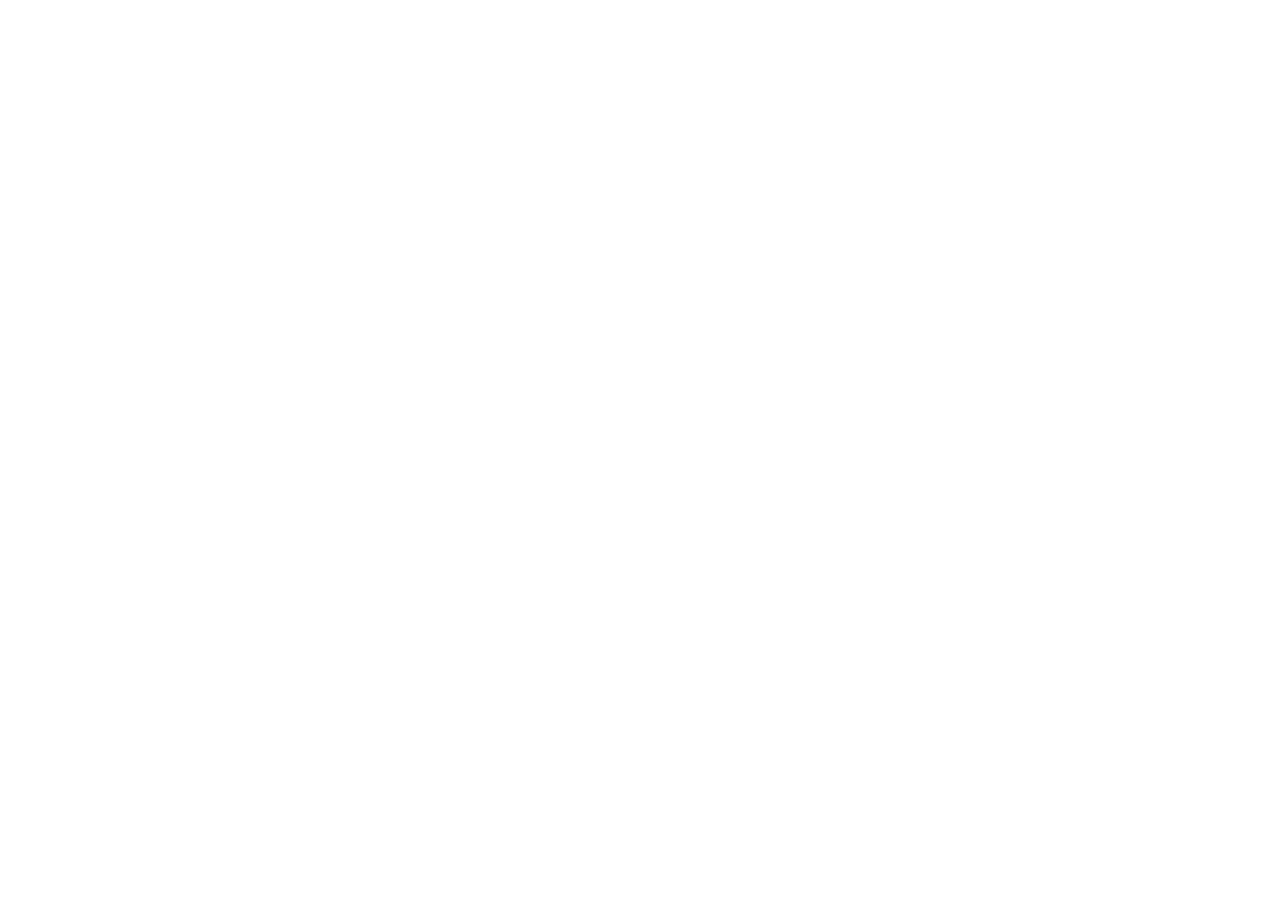
==== index.html @ d778c84d "大事件项目初始化" ====
<!DOCTYPE html>
<html lang="en">
    <head>
        <meta charset="UTF-8" />
        <meta name="viewport" content="width=device-width, initial-scale=1.0" />
        <title>大事件后台页面</title>
    </head>
    <body></body>
</html>
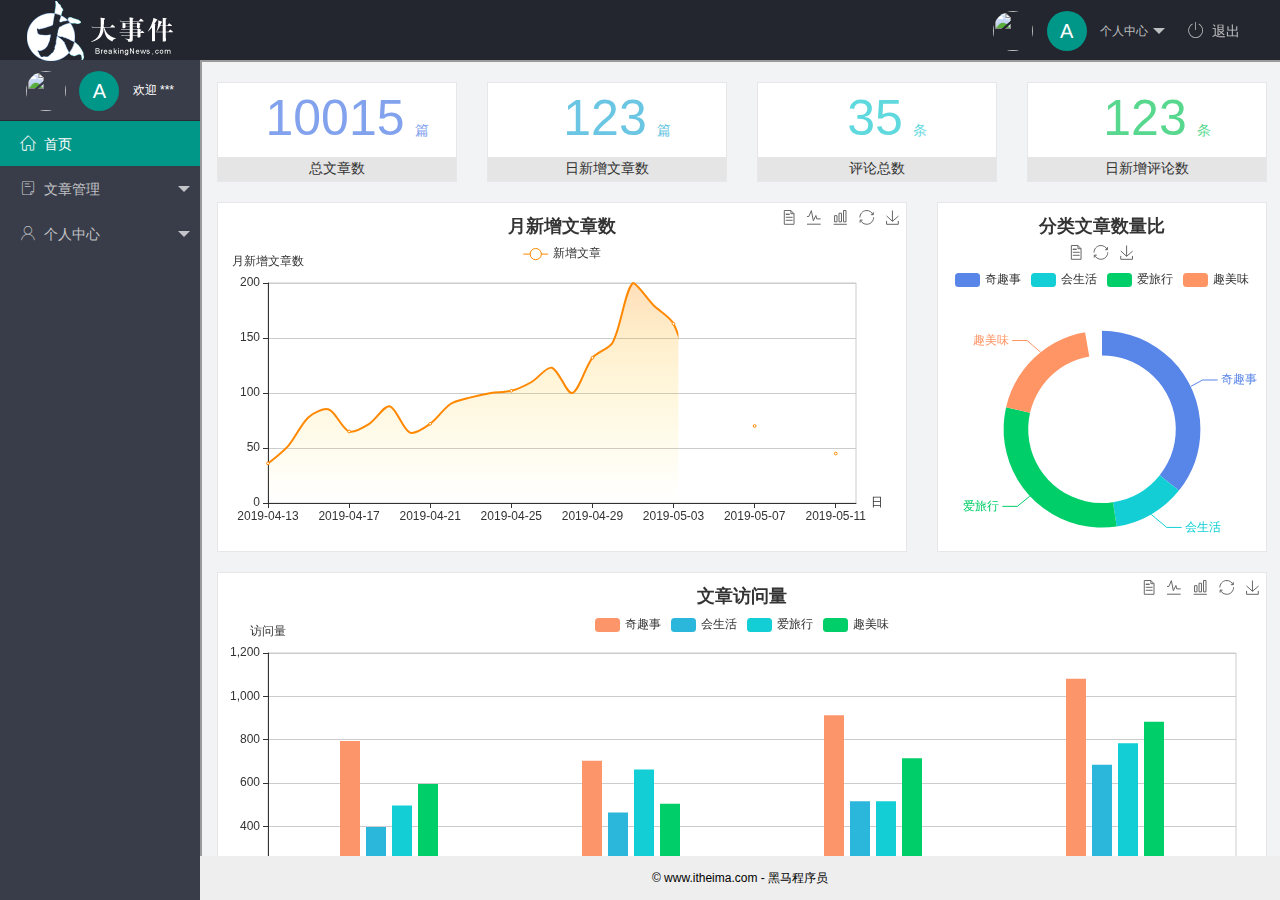
==== commit c5230876: "完成了主页功能的开发" ====
--- a/index.html
+++ b/index.html
@@ -4,6 +4,136 @@
         <meta charset="UTF-8" />
         <meta name="viewport" content="width=device-width, initial-scale=1.0" />
         <title>大事件后台页面</title>
+        <link rel="stylesheet" href="/assets/lib/layui/css/layui.css" />
+        <link rel="stylesheet" href="/assets/fonts/iconfont.css" />
+        <link rel="stylesheet" href="/assets/css/index.css" />
     </head>
-    <body></body>
+    <body class="layui-layout-body">
+        <div class="layui-layout layui-layout-admin">
+            <div class="layui-header">
+                <div class="layui-logo">
+                    <img src="/assets/images/logo.png" alt="" />
+                </div>
+                <!-- 头部区域（可配合layui已有的水平导航） -->
+                <ul class="layui-nav layui-layout-right">
+                    <li class="layui-nav-item">
+                        <a href="javascript:;" class="userinfo">
+                            <img
+                                src="http://t.cn/RCzsdCq"
+                                class="layui-nav-img"
+                            />
+                            <span class="text-avatar">A</span>
+                            个人中心
+                        </a>
+                        <dl class="layui-nav-child">
+                            <dd><a href="">基本资料</a></dd>
+                            <dd><a href="">更换头像</a></dd>
+                            <dd><a href="">更换密码</a></dd>
+                        </dl>
+                    </li>
+                    <li class="layui-nav-item">
+                        <a id="btnLogout" href="javascript:;"
+                            ><span class="iconfont icon-tuichu"></span>退出</a
+                        >
+                    </li>
+                </ul>
+            </div>
+
+            <div class="layui-side layui-bg-black">
+                <div class="layui-side-scroll">
+                    <div class="userinfo">
+                        <img src="http://t.cn/RCzsdCq" class="layui-nav-img" />
+                        <span class="text-avatar">A</span>
+                        <span id="weclome">欢迎 ***</span>
+                    </div>
+                    <!-- 左侧导航区域（可配合layui已有的垂直导航） -->
+                    <ul class="layui-nav layui-nav-tree" lay-shrink="all">
+                        <li class="layui-nav-item layui-this">
+                            <a href="/home/dashboard.html" target="fm">
+                                <span class="iconfont icon-home"></span>首页</a
+                            >
+                        </li>
+                        <li class="layui-nav-item">
+                            <a class="" href="javascript:;">
+                                <span class="iconfont icon-16"></span
+                                >文章管理</a
+                            >
+                            <dl class="layui-nav-child">
+                                <dd>
+                                    <a href="javascript:;">
+                                        <i class="layui-icon layui-icon-app"></i
+                                        >文章类别</a
+                                    >
+                                </dd>
+                                <dd>
+                                    <a href="javascript:;"
+                                        ><i
+                                            class="layui-icon layui-icon-app"
+                                        ></i
+                                        >文章列表</a
+                                    >
+                                </dd>
+                                <dd>
+                                    <a href="javascript:;"
+                                        ><i
+                                            class="layui-icon layui-icon-app"
+                                        ></i
+                                        >发布文章</a
+                                    >
+                                </dd>
+                            </dl>
+                        </li>
+                        <li class="layui-nav-item">
+                            <a href="javascript:;"
+                                ><span class="iconfont icon-user"></span
+                                >个人中心</a
+                            >
+                            <dl class="layui-nav-child">
+                                <dd>
+                                    <a href="javascript:;"
+                                        ><i
+                                            class="layui-icon layui-icon-app"
+                                        ></i
+                                        >基本资料</a
+                                    >
+                                </dd>
+                                <dd>
+                                    <a href="javascript:;"
+                                        ><i
+                                            class="layui-icon layui-icon-app"
+                                        ></i
+                                        >更换头像</a
+                                    >
+                                </dd>
+                                <dd>
+                                    <a href="javascript:;"
+                                        ><i
+                                            class="layui-icon layui-icon-app"
+                                        ></i
+                                        >重置密码</a
+                                    >
+                                </dd>
+                            </dl>
+                        </li>
+                    </ul>
+                </div>
+            </div>
+
+            <div class="layui-body">
+                <!-- 内容主体区域 -->
+                <!-- <div style="padding: 15px;"></div> -->
+                <iframe name="fm" src="/home/dashboard.html"></iframe>
+                <!-- </div> -->
+            </div>
+
+            <div class="layui-footer">
+                <!-- 底部固定区域 -->
+                © www.itheima.com - 黑马程序员
+            </div>
+        </div>
+        <script src="/assets/lib/layui/layui.all.js"></script>
+        <script src="/assets/lib/jquery.js"></script>
+        <script src="/assets/js/baseAPI.js"></script>
+        <script src="/assets/js/index.js"></script>
+    </body>
 </html>
--- a/assets/lib/layui/css/layui.css
+++ b/assets/lib/layui/css/layui.css
@@ -0,0 +1,2 @@
+/** layui-v2.5.5 MIT License By https://www.layui.com */
+ .layui-inline,img{display:inline-block;vertical-align:middle}h1,h2,h3,h4,h5,h6{font-weight:400}.layui-edge,.layui-header,.layui-inline,.layui-main{position:relative}.layui-body,.layui-edge,.layui-elip{overflow:hidden}.layui-btn,.layui-edge,.layui-inline,img{vertical-align:middle}.layui-btn,.layui-disabled,.layui-icon,.layui-unselect{-moz-user-select:none;-webkit-user-select:none;-ms-user-select:none}.layui-elip,.layui-form-checkbox span,.layui-form-pane .layui-form-label{text-overflow:ellipsis;white-space:nowrap}.layui-breadcrumb,.layui-tree-btnGroup{visibility:hidden}blockquote,body,button,dd,div,dl,dt,form,h1,h2,h3,h4,h5,h6,input,li,ol,p,pre,td,textarea,th,ul{margin:0;padding:0;-webkit-tap-highlight-color:rgba(0,0,0,0)}a:active,a:hover{outline:0}img{border:none}li{list-style:none}table{border-collapse:collapse;border-spacing:0}h4,h5,h6{font-size:100%}button,input,optgroup,option,select,textarea{font-family:inherit;font-size:inherit;font-style:inherit;font-weight:inherit;outline:0}pre{white-space:pre-wrap;white-space:-moz-pre-wrap;white-space:-pre-wrap;white-space:-o-pre-wrap;word-wrap:break-word}body{line-height:24px;font:14px Helvetica Neue,Helvetica,PingFang SC,Tahoma,Arial,sans-serif}hr{height:1px;margin:10px 0;border:0;clear:both}a{color:#333;text-decoration:none}a:hover{color:#777}a cite{font-style:normal;*cursor:pointer}.layui-border-box,.layui-border-box *{box-sizing:border-box}.layui-box,.layui-box *{box-sizing:content-box}.layui-clear{clear:both;*zoom:1}.layui-clear:after{content:'\20';clear:both;*zoom:1;display:block;height:0}.layui-inline{*display:inline;*zoom:1}.layui-edge{display:inline-block;width:0;height:0;border-width:6px;border-style:dashed;border-color:transparent}.layui-edge-top{top:-4px;border-bottom-color:#999;border-bottom-style:solid}.layui-edge-right{border-left-color:#999;border-left-style:solid}.layui-edge-bottom{top:2px;border-top-color:#999;border-top-style:solid}.layui-edge-left{border-right-color:#999;border-right-style:solid}.layui-disabled,.layui-disabled:hover{color:#d2d2d2!important;cursor:not-allowed!important}.layui-circle{border-radius:100%}.layui-show{display:block!important}.layui-hide{display:none!important}@font-face{font-family:layui-icon;src:url(../font/iconfont.eot?v=250);src:url(../font/iconfont.eot?v=250#iefix) format('embedded-opentype'),url(../font/iconfont.woff2?v=250) format('woff2'),url(../font/iconfont.woff?v=250) format('woff'),url(../font/iconfont.ttf?v=250) format('truetype'),url(../font/iconfont.svg?v=250#layui-icon) format('svg')}.layui-icon{font-family:layui-icon!important;font-size:16px;font-style:normal;-webkit-font-smoothing:antialiased;-moz-osx-font-smoothing:grayscale}.layui-icon-reply-fill:before{content:"\e611"}.layui-icon-set-fill:before{content:"\e614"}.layui-icon-menu-fill:before{content:"\e60f"}.layui-icon-search:before{content:"\e615"}.layui-icon-share:before{content:"\e641"}.layui-icon-set-sm:before{content:"\e620"}.layui-icon-engine:before{content:"\e628"}.layui-icon-close:before{content:"\1006"}.layui-icon-close-fill:before{content:"\1007"}.layui-icon-chart-screen:before{content:"\e629"}.layui-icon-star:before{content:"\e600"}.layui-icon-circle-dot:before{content:"\e617"}.layui-icon-chat:before{content:"\e606"}.layui-icon-release:before{content:"\e609"}.layui-icon-list:before{content:"\e60a"}.layui-icon-chart:before{content:"\e62c"}.layui-icon-ok-circle:before{content:"\1005"}.layui-icon-layim-theme:before{content:"\e61b"}.layui-icon-table:before{content:"\e62d"}.layui-icon-right:before{content:"\e602"}.layui-icon-left:before{content:"\e603"}.layui-icon-cart-simple:before{content:"\e698"}.layui-icon-face-cry:before{content:"\e69c"}.layui-icon-face-smile:before{content:"\e6af"}.layui-icon-survey:before{content:"\e6b2"}.layui-icon-tree:before{content:"\e62e"}.layui-icon-upload-circle:before{content:"\e62f"}.layui-icon-add-circle:before{content:"\e61f"}.layui-icon-download-circle:before{content:"\e601"}.layui-icon-templeate-1:before{content:"\e630"}.layui-icon-util:before{content:"\e631"}.layui-icon-face-surprised:before{content:"\e664"}.layui-icon-edit:before{content:"\e642"}.layui-icon-speaker:before{content:"\e645"}.layui-icon-down:before{content:"\e61a"}.layui-icon-file:before{content:"\e621"}.layui-icon-layouts:before{content:"\e632"}.layui-icon-rate-half:before{content:"\e6c9"}.layui-icon-add-circle-fine:before{content:"\e608"}.layui-icon-prev-circle:before{content:"\e633"}.layui-icon-read:before{content:"\e705"}.layui-icon-404:before{content:"\e61c"}.layui-icon-carousel:before{content:"\e634"}.layui-icon-help:before{content:"\e607"}.layui-icon-code-circle:before{content:"\e635"}.layui-icon-water:before{content:"\e636"}.layui-icon-username:before{content:"\e66f"}.layui-icon-find-fill:before{content:"\e670"}.layui-icon-about:before{content:"\e60b"}.layui-icon-location:before{content:"\e715"}.layui-icon-up:before{content:"\e619"}.layui-icon-pause:before{content:"\e651"}.layui-icon-date:before{content:"\e637"}.layui-icon-layim-uploadfile:before{content:"\e61d"}.layui-icon-delete:before{content:"\e640"}.layui-icon-play:before{content:"\e652"}.layui-icon-top:before{content:"\e604"}.layui-icon-friends:before{content:"\e612"}.layui-icon-refresh-3:before{content:"\e9aa"}.layui-icon-ok:before{content:"\e605"}.layui-icon-layer:before{content:"\e638"}.layui-icon-face-smile-fine:before{content:"\e60c"}.layui-icon-dollar:before{content:"\e659"}.layui-icon-group:before{content:"\e613"}.layui-icon-layim-download:before{content:"\e61e"}.layui-icon-picture-fine:before{content:"\e60d"}.layui-icon-link:before{content:"\e64c"}.layui-icon-diamond:before{content:"\e735"}.layui-icon-log:before{content:"\e60e"}.layui-icon-rate-solid:before{content:"\e67a"}.layui-icon-fonts-del:before{content:"\e64f"}.layui-icon-unlink:before{content:"\e64d"}.layui-icon-fonts-clear:before{content:"\e639"}.layui-icon-triangle-r:before{content:"\e623"}.layui-icon-circle:before{content:"\e63f"}.layui-icon-radio:before{content:"\e643"}.layui-icon-align-center:before{content:"\e647"}.layui-icon-align-right:before{content:"\e648"}.layui-icon-align-left:before{content:"\e649"}.layui-icon-loading-1:before{content:"\e63e"}.layui-icon-return:before{content:"\e65c"}.layui-icon-fonts-strong:before{content:"\e62b"}.layui-icon-upload:before{content:"\e67c"}.layui-icon-dialogue:before{content:"\e63a"}.layui-icon-video:before{content:"\e6ed"}.layui-icon-headset:before{content:"\e6fc"}.layui-icon-cellphone-fine:before{content:"\e63b"}.layui-icon-add-1:before{content:"\e654"}.layui-icon-face-smile-b:before{content:"\e650"}.layui-icon-fonts-html:before{content:"\e64b"}.layui-icon-form:before{content:"\e63c"}.layui-icon-cart:before{content:"\e657"}.layui-icon-camera-fill:before{content:"\e65d"}.layui-icon-tabs:before{content:"\e62a"}.layui-icon-fonts-code:before{content:"\e64e"}.layui-icon-fire:before{content:"\e756"}.layui-icon-set:before{content:"\e716"}.layui-icon-fonts-u:before{content:"\e646"}.layui-icon-triangle-d:before{content:"\e625"}.layui-icon-tips:before{content:"\e702"}.layui-icon-picture:before{content:"\e64a"}.layui-icon-more-vertical:before{content:"\e671"}.layui-icon-flag:before{content:"\e66c"}.layui-icon-loading:before{content:"\e63d"}.layui-icon-fonts-i:before{content:"\e644"}.layui-icon-refresh-1:before{content:"\e666"}.layui-icon-rmb:before{content:"\e65e"}.layui-icon-home:before{content:"\e68e"}.layui-icon-user:before{content:"\e770"}.layui-icon-notice:before{content:"\e667"}.layui-icon-login-weibo:before{content:"\e675"}.layui-icon-voice:before{content:"\e688"}.layui-icon-upload-drag:before{content:"\e681"}.layui-icon-login-qq:before{content:"\e676"}.layui-icon-snowflake:before{content:"\e6b1"}.layui-icon-file-b:before{content:"\e655"}.layui-icon-template:before{content:"\e663"}.layui-icon-auz:before{content:"\e672"}.layui-icon-console:before{content:"\e665"}.layui-icon-app:before{content:"\e653"}.layui-icon-prev:before{content:"\e65a"}.layui-icon-website:before{content:"\e7ae"}.layui-icon-next:before{content:"\e65b"}.layui-icon-component:before{content:"\e857"}.layui-icon-more:before{content:"\e65f"}.layui-icon-login-wechat:before{content:"\e677"}.layui-icon-shrink-right:before{content:"\e668"}.layui-icon-spread-left:before{content:"\e66b"}.layui-icon-camera:before{content:"\e660"}.layui-icon-note:before{content:"\e66e"}.layui-icon-refresh:before{content:"\e669"}.layui-icon-female:before{content:"\e661"}.layui-icon-male:before{content:"\e662"}.layui-icon-password:before{content:"\e673"}.layui-icon-senior:before{content:"\e674"}.layui-icon-theme:before{content:"\e66a"}.layui-icon-tread:before{content:"\e6c5"}.layui-icon-praise:before{content:"\e6c6"}.layui-icon-star-fill:before{content:"\e658"}.layui-icon-rate:before{content:"\e67b"}.layui-icon-template-1:before{content:"\e656"}.layui-icon-vercode:before{content:"\e679"}.layui-icon-cellphone:before{content:"\e678"}.layui-icon-screen-full:before{content:"\e622"}.layui-icon-screen-restore:before{content:"\e758"}.layui-icon-cols:before{content:"\e610"}.layui-icon-export:before{content:"\e67d"}.layui-icon-print:before{content:"\e66d"}.layui-icon-slider:before{content:"\e714"}.layui-icon-addition:before{content:"\e624"}.layui-icon-subtraction:before{content:"\e67e"}.layui-icon-service:before{content:"\e626"}.layui-icon-transfer:before{content:"\e691"}.layui-main{width:1140px;margin:0 auto}.layui-header{z-index:1000;height:60px}.layui-header a:hover{transition:all .5s;-webkit-transition:all .5s}.layui-side{position:fixed;left:0;top:0;bottom:0;z-index:999;width:200px;overflow-x:hidden}.layui-side-scroll{position:relative;width:220px;height:100%;overflow-x:hidden}.layui-body{position:absolute;left:200px;right:0;top:0;bottom:0;z-index:998;width:auto;overflow-y:auto;box-sizing:border-box}.layui-layout-body{overflow:hidden}.layui-layout-admin .layui-header{background-color:#23262E}.layui-layout-admin .layui-side{top:60px;width:200px;overflow-x:hidden}.layui-layout-admin .layui-body{position:fixed;top:60px;bottom:44px}.layui-layout-admin .layui-main{width:auto;margin:0 15px}.layui-layout-admin .layui-footer{position:fixed;left:200px;right:0;bottom:0;height:44px;line-height:44px;padding:0 15px;background-color:#eee}.layui-layout-admin .layui-logo{position:absolute;left:0;top:0;width:200px;height:100%;line-height:60px;text-align:center;color:#009688;font-size:16px}.layui-layout-admin .layui-header .layui-nav{background:0 0}.layui-layout-left{position:absolute!important;left:200px;top:0}.layui-layout-right{position:absolute!important;right:0;top:0}.layui-container{position:relative;margin:0 auto;padding:0 15px;box-sizing:border-box}.layui-fluid{position:relative;margin:0 auto;padding:0 15px}.layui-row:after,.layui-row:before{content:'';display:block;clear:both}.layui-col-lg1,.layui-col-lg10,.layui-col-lg11,.layui-col-lg12,.layui-col-lg2,.layui-col-lg3,.layui-col-lg4,.layui-col-lg5,.layui-col-lg6,.layui-col-lg7,.layui-col-lg8,.layui-col-lg9,.layui-col-md1,.layui-col-md10,.layui-col-md11,.layui-col-md12,.layui-col-md2,.layui-col-md3,.layui-col-md4,.layui-col-md5,.layui-col-md6,.layui-col-md7,.layui-col-md8,.layui-col-md9,.layui-col-sm1,.layui-col-sm10,.layui-col-sm11,.layui-col-sm12,.layui-col-sm2,.layui-col-sm3,.layui-col-sm4,.layui-col-sm5,.layui-col-sm6,.layui-col-sm7,.layui-col-sm8,.layui-col-sm9,.layui-col-xs1,.layui-col-xs10,.layui-col-xs11,.layui-col-xs12,.layui-col-xs2,.layui-col-xs3,.layui-col-xs4,.layui-col-xs5,.layui-col-xs6,.layui-col-xs7,.layui-col-xs8,.layui-col-xs9{position:relative;display:block;box-sizing:border-box}.layui-col-xs1,.layui-col-xs10,.layui-col-xs11,.layui-col-xs12,.layui-col-xs2,.layui-col-xs3,.layui-col-xs4,.layui-col-xs5,.layui-col-xs6,.layui-col-xs7,.layui-col-xs8,.layui-col-xs9{float:left}.layui-col-xs1{width:8.33333333%}.layui-col-xs2{width:16.66666667%}.layui-col-xs3{width:25%}.layui-col-xs4{width:33.33333333%}.layui-col-xs5{width:41.66666667%}.layui-col-xs6{width:50%}.layui-col-xs7{width:58.33333333%}.layui-col-xs8{width:66.66666667%}.layui-col-xs9{width:75%}.layui-col-xs10{width:83.33333333%}.layui-col-xs11{width:91.66666667%}.layui-col-xs12{width:100%}.layui-col-xs-offset1{margin-left:8.33333333%}.layui-col-xs-offset2{margin-left:16.66666667%}.layui-col-xs-offset3{margin-left:25%}.layui-col-xs-offset4{margin-left:33.33333333%}.layui-col-xs-offset5{margin-left:41.66666667%}.layui-col-xs-offset6{margin-left:50%}.layui-col-xs-offset7{margin-left:58.33333333%}.layui-col-xs-offset8{margin-left:66.66666667%}.layui-col-xs-offset9{margin-left:75%}.layui-col-xs-offset10{margin-left:83.33333333%}.layui-col-xs-offset11{margin-left:91.66666667%}.layui-col-xs-offset12{margin-left:100%}@media screen and (max-width:768px){.layui-hide-xs{display:none!important}.layui-show-xs-block{display:block!important}.layui-show-xs-inline{display:inline!important}.layui-show-xs-inline-block{display:inline-block!important}}@media screen and (min-width:768px){.layui-container{width:750px}.layui-hide-sm{display:none!important}.layui-show-sm-block{display:block!important}.layui-show-sm-inline{display:inline!important}.layui-show-sm-inline-block{display:inline-block!important}.layui-col-sm1,.layui-col-sm10,.layui-col-sm11,.layui-col-sm12,.layui-col-sm2,.layui-col-sm3,.layui-col-sm4,.layui-col-sm5,.layui-col-sm6,.layui-col-sm7,.layui-col-sm8,.layui-col-sm9{float:left}.layui-col-sm1{width:8.33333333%}.layui-col-sm2{width:16.66666667%}.layui-col-sm3{width:25%}.layui-col-sm4{width:33.33333333%}.layui-col-sm5{width:41.66666667%}.layui-col-sm6{width:50%}.layui-col-sm7{width:58.33333333%}.layui-col-sm8{width:66.66666667%}.layui-col-sm9{width:75%}.layui-col-sm10{width:83.33333333%}.layui-col-sm11{width:91.66666667%}.layui-col-sm12{width:100%}.layui-col-sm-offset1{margin-left:8.33333333%}.layui-col-sm-offset2{margin-left:16.66666667%}.layui-col-sm-offset3{margin-left:25%}.layui-col-sm-offset4{margin-left:33.33333333%}.layui-col-sm-offset5{margin-left:41.66666667%}.layui-col-sm-offset6{margin-left:50%}.layui-col-sm-offset7{margin-left:58.33333333%}.layui-col-sm-offset8{margin-left:66.66666667%}.layui-col-sm-offset9{margin-left:75%}.layui-col-sm-offset10{margin-left:83.33333333%}.layui-col-sm-offset11{margin-left:91.66666667%}.layui-col-sm-offset12{margin-left:100%}}@media screen and (min-width:992px){.layui-container{width:970px}.layui-hide-md{display:none!important}.layui-show-md-block{display:block!important}.layui-show-md-inline{display:inline!important}.layui-show-md-inline-block{display:inline-block!important}.layui-col-md1,.layui-col-md10,.layui-col-md11,.layui-col-md12,.layui-col-md2,.layui-col-md3,.layui-col-md4,.layui-col-md5,.layui-col-md6,.layui-col-md7,.layui-col-md8,.layui-col-md9{float:left}.layui-col-md1{width:8.33333333%}.layui-col-md2{width:16.66666667%}.layui-col-md3{width:25%}.layui-col-md4{width:33.33333333%}.layui-col-md5{width:41.66666667%}.layui-col-md6{width:50%}.layui-col-md7{width:58.33333333%}.layui-col-md8{width:66.66666667%}.layui-col-md9{width:75%}.layui-col-md10{width:83.33333333%}.layui-col-md11{width:91.66666667%}.layui-col-md12{width:100%}.layui-col-md-offset1{margin-left:8.33333333%}.layui-col-md-offset2{margin-left:16.66666667%}.layui-col-md-offset3{margin-left:25%}.layui-col-md-offset4{margin-left:33.33333333%}.layui-col-md-offset5{margin-left:41.66666667%}.layui-col-md-offset6{margin-left:50%}.layui-col-md-offset7{margin-left:58.33333333%}.layui-col-md-offset8{margin-left:66.66666667%}.layui-col-md-offset9{margin-left:75%}.layui-col-md-offset10{margin-left:83.33333333%}.layui-col-md-offset11{margin-left:91.66666667%}.layui-col-md-offset12{margin-left:100%}}@media screen and (min-width:1200px){.layui-container{width:1170px}.layui-hide-lg{display:none!important}.layui-show-lg-block{display:block!important}.layui-show-lg-inline{display:inline!important}.layui-show-lg-inline-block{display:inline-block!important}.layui-col-lg1,.layui-col-lg10,.layui-col-lg11,.layui-col-lg12,.layui-col-lg2,.layui-col-lg3,.layui-col-lg4,.layui-col-lg5,.layui-col-lg6,.layui-col-lg7,.layui-col-lg8,.layui-col-lg9{float:left}.layui-col-lg1{width:8.33333333%}.layui-col-lg2{width:16.66666667%}.layui-col-lg3{width:25%}.layui-col-lg4{width:33.33333333%}.layui-col-lg5{width:41.66666667%}.layui-col-lg6{width:50%}.layui-col-lg7{width:58.33333333%}.layui-col-lg8{width:66.66666667%}.layui-col-lg9{width:75%}.layui-col-lg10{width:83.33333333%}.layui-col-lg11{width:91.66666667%}.layui-col-lg12{width:100%}.layui-col-lg-offset1{margin-left:8.33333333%}.layui-col-lg-offset2{margin-left:16.66666667%}.layui-col-lg-offset3{margin-left:25%}.layui-col-lg-offset4{margin-left:33.33333333%}.layui-col-lg-offset5{margin-left:41.66666667%}.layui-col-lg-offset6{margin-left:50%}.layui-col-lg-offset7{margin-left:58.33333333%}.layui-col-lg-offset8{margin-left:66.66666667%}.layui-col-lg-offset9{margin-left:75%}.layui-col-lg-offset10{margin-left:83.33333333%}.layui-col-lg-offset11{margin-left:91.66666667%}.layui-col-lg-offset12{margin-left:100%}}.layui-col-space1{margin:-.5px}.layui-col-space1>*{padding:.5px}.layui-col-space3{margin:-1.5px}.layui-col-space3>*{padding:1.5px}.layui-col-space5{margin:-2.5px}.layui-col-space5>*{padding:2.5px}.layui-col-space8{margin:-3.5px}.layui-col-space8>*{padding:3.5px}.layui-col-space10{margin:-5px}.layui-col-space10>*{padding:5px}.layui-col-space12{margin:-6px}.layui-col-space12>*{padding:6px}.layui-col-space15{margin:-7.5px}.layui-col-space15>*{padding:7.5px}.layui-col-space18{margin:-9px}.layui-col-space18>*{padding:9px}.layui-col-space20{margin:-10px}.layui-col-space20>*{padding:10px}.layui-col-space22{margin:-11px}.layui-col-space22>*{padding:11px}.layui-col-space25{margin:-12.5px}.layui-col-space25>*{padding:12.5px}.layui-col-space30{margin:-15px}.layui-col-space30>*{padding:15px}.layui-btn,.layui-input,.layui-select,.layui-textarea,.layui-upload-button{outline:0;-webkit-appearance:none;transition:all .3s;-webkit-transition:all .3s;box-sizing:border-box}.layui-elem-quote{margin-bottom:10px;padding:15px;line-height:22px;border-left:5px solid #009688;border-radius:0 2px 2px 0;background-color:#f2f2f2}.layui-quote-nm{border-style:solid;border-width:1px 1px 1px 5px;background:0 0}.layui-elem-field{margin-bottom:10px;padding:0;border-width:1px;border-style:solid}.layui-elem-field legend{margin-left:20px;padding:0 10px;font-size:20px;font-weight:300}.layui-field-title{margin:10px 0 20px;border-width:1px 0 0}.layui-field-box{padding:10px 15px}.layui-field-title .layui-field-box{padding:10px 0}.layui-progress{position:relative;height:6px;border-radius:20px;background-color:#e2e2e2}.layui-progress-bar{position:absolute;left:0;top:0;width:0;max-width:100%;height:6px;border-radius:20px;text-align:right;background-color:#5FB878;transition:all .3s;-webkit-transition:all .3s}.layui-progress-big,.layui-progress-big .layui-progress-bar{height:18px;line-height:18px}.layui-progress-text{position:relative;top:-20px;line-height:18px;font-size:12px;color:#666}.layui-progress-big .layui-progress-text{position:static;padding:0 10px;color:#fff}.layui-collapse{border-width:1px;border-style:solid;border-radius:2px}.layui-colla-content,.layui-colla-item{border-top-width:1px;border-top-style:solid}.layui-colla-item:first-child{border-top:none}.layui-colla-title{position:relative;height:42px;line-height:42px;padding:0 15px 0 35px;color:#333;background-color:#f2f2f2;cursor:pointer;font-size:14px;overflow:hidden}.layui-colla-content{display:none;padding:10px 15px;line-height:22px;color:#666}.layui-colla-icon{position:absolute;left:15px;top:0;font-size:14px}.layui-card{margin-bottom:15px;border-radius:2px;background-color:#fff;box-shadow:0 1px 2px 0 rgba(0,0,0,.05)}.layui-card:last-child{margin-bottom:0}.layui-card-header{position:relative;height:42px;line-height:42px;padding:0 15px;border-bottom:1px solid #f6f6f6;color:#333;border-radius:2px 2px 0 0;font-size:14px}.layui-bg-black,.layui-bg-blue,.layui-bg-cyan,.layui-bg-green,.layui-bg-orange,.layui-bg-red{color:#fff!important}.layui-card-body{position:relative;padding:10px 15px;line-height:24px}.layui-card-body[pad15]{padding:15px}.layui-card-body[pad20]{padding:20px}.layui-card-body .layui-table{margin:5px 0}.layui-card .layui-tab{margin:0}.layui-panel-window{position:relative;padding:15px;border-radius:0;border-top:5px solid #E6E6E6;background-color:#fff}.layui-auxiliar-moving{position:fixed;left:0;right:0;top:0;bottom:0;width:100%;height:100%;background:0 0;z-index:9999999999}.layui-form-label,.layui-form-mid,.layui-form-select,.layui-input-block,.layui-input-inline,.layui-textarea{position:relative}.layui-bg-red{background-color:#FF5722!important}.layui-bg-orange{background-color:#FFB800!important}.layui-bg-green{background-color:#009688!important}.layui-bg-cyan{background-color:#2F4056!important}.layui-bg-blue{background-color:#1E9FFF!important}.layui-bg-black{background-color:#393D49!important}.layui-bg-gray{background-color:#eee!important;color:#666!important}.layui-badge-rim,.layui-colla-content,.layui-colla-item,.layui-collapse,.layui-elem-field,.layui-form-pane .layui-form-item[pane],.layui-form-pane .layui-form-label,.layui-input,.layui-layedit,.layui-layedit-tool,.layui-quote-nm,.layui-select,.layui-tab-bar,.layui-tab-card,.layui-tab-title,.layui-tab-title .layui-this:after,.layui-textarea{border-color:#e6e6e6}.layui-timeline-item:before,hr{background-color:#e6e6e6}.layui-text{line-height:22px;font-size:14px;color:#666}.layui-text h1,.layui-text h2,.layui-text h3{font-weight:500;color:#333}.layui-text h1{font-size:30px}.layui-text h2{font-size:24px}.layui-text h3{font-size:18px}.layui-text a:not(.layui-btn){color:#01AAED}.layui-text a:not(.layui-btn):hover{text-decoration:underline}.layui-text ul{padding:5px 0 5px 15px}.layui-text ul li{margin-top:5px;list-style-type:disc}.layui-text em,.layui-word-aux{color:#999!important;padding:0 5px!important}.layui-btn{display:inline-block;height:38px;line-height:38px;padding:0 18px;background-color:#009688;color:#fff;white-space:nowrap;text-align:center;font-size:14px;border:none;border-radius:2px;cursor:pointer}.layui-btn:hover{opacity:.8;filter:alpha(opacity=80);color:#fff}.layui-btn:active{opacity:1;filter:alpha(opacity=100)}.layui-btn+.layui-btn{margin-left:10px}.layui-btn-container{font-size:0}.layui-btn-container .layui-btn{margin-right:10px;margin-bottom:10px}.layui-btn-container .layui-btn+.layui-btn{margin-left:0}.layui-table .layui-btn-container .layui-btn{margin-bottom:9px}.layui-btn-radius{border-radius:100px}.layui-btn .layui-icon{margin-right:3px;font-size:18px;vertical-align:bottom;vertical-align:middle\9}.layui-btn-primary{border:1px solid #C9C9C9;background-color:#fff;color:#555}.layui-btn-primary:hover{border-color:#009688;color:#333}.layui-btn-normal{background-color:#1E9FFF}.layui-btn-warm{background-color:#FFB800}.layui-btn-danger{background-color:#FF5722}.layui-btn-checked{background-color:#5FB878}.layui-btn-disabled,.layui-btn-disabled:active,.layui-btn-disabled:hover{border:1px solid #e6e6e6;background-color:#FBFBFB;color:#C9C9C9;cursor:not-allowed;opacity:1}.layui-btn-lg{height:44px;line-height:44px;padding:0 25px;font-size:16px}.layui-btn-sm{height:30px;line-height:30px;padding:0 10px;font-size:12px}.layui-btn-sm i{font-size:16px!important}.layui-btn-xs{height:22px;line-height:22px;padding:0 5px;font-size:12px}.layui-btn-xs i{font-size:14px!important}.layui-btn-group{display:inline-block;vertical-align:middle;font-size:0}.layui-btn-group .layui-btn{margin-left:0!important;margin-right:0!important;border-left:1px solid rgba(255,255,255,.5);border-radius:0}.layui-btn-group .layui-btn-primary{border-left:none}.layui-btn-group .layui-btn-primary:hover{border-color:#C9C9C9;color:#009688}.layui-btn-group .layui-btn:first-child{border-left:none;border-radius:2px 0 0 2px}.layui-btn-group .layui-btn-primary:first-child{border-left:1px solid #c9c9c9}.layui-btn-group .layui-btn:last-child{border-radius:0 2px 2px 0}.layui-btn-group .layui-btn+.layui-btn{margin-left:0}.layui-btn-group+.layui-btn-group{margin-left:10px}.layui-btn-fluid{width:100%}.layui-input,.layui-select,.layui-textarea{height:38px;line-height:1.3;line-height:38px\9;border-width:1px;border-style:solid;background-color:#fff;border-radius:2px}.layui-input::-webkit-input-placeholder,.layui-select::-webkit-input-placeholder,.layui-textarea::-webkit-input-placeholder{line-height:1.3}.layui-input,.layui-textarea{display:block;width:100%;padding-left:10px}.layui-input:hover,.layui-textarea:hover{border-color:#D2D2D2!important}.layui-input:focus,.layui-textarea:focus{border-color:#C9C9C9!important}.layui-textarea{min-height:100px;height:auto;line-height:20px;padding:6px 10px;resize:vertical}.layui-select{padding:0 10px}.layui-form input[type=checkbox],.layui-form input[type=radio],.layui-form select{display:none}.layui-form [lay-ignore]{display:initial}.layui-form-item{margin-bottom:15px;clear:both;*zoom:1}.layui-form-item:after{content:'\20';clear:both;*zoom:1;display:block;height:0}.layui-form-label{float:left;display:block;padding:9px 15px;width:80px;font-weight:400;line-height:20px;text-align:right}.layui-form-label-col{display:block;float:none;padding:9px 0;line-height:20px;text-align:left}.layui-form-item .layui-inline{margin-bottom:5px;margin-right:10px}.layui-input-block{margin-left:110px;min-height:36px}.layui-input-inline{display:inline-block;vertical-align:middle}.layui-form-item .layui-input-inline{float:left;width:190px;margin-right:10px}.layui-form-text .layui-input-inline{width:auto}.layui-form-mid{float:left;display:block;padding:9px 0!important;line-height:20px;margin-right:10px}.layui-form-danger+.layui-form-select .layui-input,.layui-form-danger:focus{border-color:#FF5722!important}.layui-form-select .layui-input{padding-right:30px;cursor:pointer}.layui-form-select .layui-edge{position:absolute;right:10px;top:50%;margin-top:-3px;cursor:pointer;border-width:6px;border-top-color:#c2c2c2;border-top-style:solid;transition:all .3s;-webkit-transition:all .3s}.layui-form-select dl{display:none;position:absolute;left:0;top:42px;padding:5px 0;z-index:899;min-width:100%;border:1px solid #d2d2d2;max-height:300px;overflow-y:auto;background-color:#fff;border-radius:2px;box-shadow:0 2px 4px rgba(0,0,0,.12);box-sizing:border-box}.layui-form-select dl dd,.layui-form-select dl dt{padding:0 10px;line-height:36px;white-space:nowrap;overflow:hidden;text-overflow:ellipsis}.layui-form-select dl dt{font-size:12px;color:#999}.layui-form-select dl dd{cursor:pointer}.layui-form-select dl dd:hover{background-color:#f2f2f2;-webkit-transition:.5s all;transition:.5s all}.layui-form-select .layui-select-group dd{padding-left:20px}.layui-form-select dl dd.layui-select-tips{padding-left:10px!important;color:#999}.layui-form-select dl dd.layui-this{background-color:#5FB878;color:#fff}.layui-form-checkbox,.layui-form-select dl dd.layui-disabled{background-color:#fff}.layui-form-selected dl{display:block}.layui-form-checkbox,.layui-form-checkbox *,.layui-form-switch{display:inline-block;vertical-align:middle}.layui-form-selected .layui-edge{margin-top:-9px;-webkit-transform:rotate(180deg);transform:rotate(180deg);margin-top:-3px\9}:root .layui-form-selected .layui-edge{margin-top:-9px\0/IE9}.layui-form-selectup dl{top:auto;bottom:42px}.layui-select-none{margin:5px 0;text-align:center;color:#999}.layui-select-disabled .layui-disabled{border-color:#eee!important}.layui-select-disabled .layui-edge{border-top-color:#d2d2d2}.layui-form-checkbox{position:relative;height:30px;line-height:30px;margin-right:10px;padding-right:30px;cursor:pointer;font-size:0;-webkit-transition:.1s linear;transition:.1s linear;box-sizing:border-box}.layui-form-checkbox span{padding:0 10px;height:100%;font-size:14px;border-radius:2px 0 0 2px;background-color:#d2d2d2;color:#fff;overflow:hidden}.layui-form-checkbox:hover span{background-color:#c2c2c2}.layui-form-checkbox i{position:absolute;right:0;top:0;width:30px;height:28px;border:1px solid #d2d2d2;border-left:none;border-radius:0 2px 2px 0;color:#fff;font-size:20px;text-align:center}.layui-form-checkbox:hover i{border-color:#c2c2c2;color:#c2c2c2}.layui-form-checked,.layui-form-checked:hover{border-color:#5FB878}.layui-form-checked span,.layui-form-checked:hover span{background-color:#5FB878}.layui-form-checked i,.layui-form-checked:hover i{color:#5FB878}.layui-form-item .layui-form-checkbox{margin-top:4px}.layui-form-checkbox[lay-skin=primary]{height:auto!important;line-height:normal!important;min-width:18px;min-height:18px;border:none!important;margin-right:0;padding-left:28px;padding-right:0;background:0 0}.layui-form-checkbox[lay-skin=primary] span{padding-left:0;padding-right:15px;line-height:18px;background:0 0;color:#666}.layui-form-checkbox[lay-skin=primary] i{right:auto;left:0;width:16px;height:16px;line-height:16px;border:1px solid #d2d2d2;font-size:12px;border-radius:2px;background-color:#fff;-webkit-transition:.1s linear;transition:.1s linear}.layui-form-checkbox[lay-skin=primary]:hover i{border-color:#5FB878;color:#fff}.layui-form-checked[lay-skin=primary] i{border-color:#5FB878!important;background-color:#5FB878;color:#fff}.layui-checkbox-disbaled[lay-skin=primary] span{background:0 0!important;color:#c2c2c2}.layui-checkbox-disbaled[lay-skin=primary]:hover i{border-color:#d2d2d2}.layui-form-item .layui-form-checkbox[lay-skin=primary]{margin-top:10px}.layui-form-switch{position:relative;height:22px;line-height:22px;min-width:35px;padding:0 5px;margin-top:8px;border:1px solid #d2d2d2;border-radius:20px;cursor:pointer;background-color:#fff;-webkit-transition:.1s linear;transition:.1s linear}.layui-form-switch i{position:absolute;left:5px;top:3px;width:16px;height:16px;border-radius:20px;background-color:#d2d2d2;-webkit-transition:.1s linear;transition:.1s linear}.layui-form-switch em{position:relative;top:0;width:25px;margin-left:21px;padding:0!important;text-align:center!important;color:#999!important;font-style:normal!important;font-size:12px}.layui-form-onswitch{border-color:#5FB878;background-color:#5FB878}.layui-checkbox-disbaled,.layui-checkbox-disbaled i{border-color:#e2e2e2!important}.layui-form-onswitch i{left:100%;margin-left:-21px;background-color:#fff}.layui-form-onswitch em{margin-left:5px;margin-right:21px;color:#fff!important}.layui-checkbox-disbaled span{background-color:#e2e2e2!important}.layui-checkbox-disbaled:hover i{color:#fff!important}[lay-radio]{display:none}.layui-form-radio,.layui-form-radio *{display:inline-block;vertical-align:middle}.layui-form-radio{line-height:28px;margin:6px 10px 0 0;padding-right:10px;cursor:pointer;font-size:0}.layui-form-radio *{font-size:14px}.layui-form-radio>i{margin-right:8px;font-size:22px;color:#c2c2c2}.layui-form-radio>i:hover,.layui-form-radioed>i{color:#5FB878}.layui-radio-disbaled>i{color:#e2e2e2!important}.layui-form-pane .layui-form-label{width:110px;padding:8px 15px;height:38px;line-height:20px;border-width:1px;border-style:solid;border-radius:2px 0 0 2px;text-align:center;background-color:#FBFBFB;overflow:hidden;box-sizing:border-box}.layui-form-pane .layui-input-inline{margin-left:-1px}.layui-form-pane .layui-input-block{margin-left:110px;left:-1px}.layui-form-pane .layui-input{border-radius:0 2px 2px 0}.layui-form-pane .layui-form-text .layui-form-label{float:none;width:100%;border-radius:2px;box-sizing:border-box;text-align:left}.layui-form-pane .layui-form-text .layui-input-inline{display:block;margin:0;top:-1px;clear:both}.layui-form-pane .layui-form-text .layui-input-block{margin:0;left:0;top:-1px}.layui-form-pane .layui-form-text .layui-textarea{min-height:100px;border-radius:0 0 2px 2px}.layui-form-pane .layui-form-checkbox{margin:4px 0 4px 10px}.layui-form-pane .layui-form-radio,.layui-form-pane .layui-form-switch{margin-top:6px;margin-left:10px}.layui-form-pane .layui-form-item[pane]{position:relative;border-width:1px;border-style:solid}.layui-form-pane .layui-form-item[pane] .layui-form-label{position:absolute;left:0;top:0;height:100%;border-width:0 1px 0 0}.layui-form-pane .layui-form-item[pane] .layui-input-inline{margin-left:110px}@media screen and (max-width:450px){.layui-form-item .layui-form-label{text-overflow:ellipsis;overflow:hidden;white-space:nowrap}.layui-form-item .layui-inline{display:block;margin-right:0;margin-bottom:20px;clear:both}.layui-form-item .layui-inline:after{content:'\20';clear:both;display:block;height:0}.layui-form-item .layui-input-inline{display:block;float:none;left:-3px;width:auto;margin:0 0 10px 112px}.layui-form-item .layui-input-inline+.layui-form-mid{margin-left:110px;top:-5px;padding:0}.layui-form-item .layui-form-checkbox{margin-right:5px;margin-bottom:5px}}.layui-layedit{border-width:1px;border-style:solid;border-radius:2px}.layui-layedit-tool{padding:3px 5px;border-bottom-width:1px;border-bottom-style:solid;font-size:0}.layedit-tool-fixed{position:fixed;top:0;border-top:1px solid #e2e2e2}.layui-layedit-tool .layedit-tool-mid,.layui-layedit-tool .layui-icon{display:inline-block;vertical-align:middle;text-align:center;font-size:14px}.layui-layedit-tool .layui-icon{position:relative;width:32px;height:30px;line-height:30px;margin:3px 5px;color:#777;cursor:pointer;border-radius:2px}.layui-layedit-tool .layui-icon:hover{color:#393D49}.layui-layedit-tool .layui-icon:active{color:#000}.layui-layedit-tool .layedit-tool-active{background-color:#e2e2e2;color:#000}.layui-layedit-tool .layui-disabled,.layui-layedit-tool .layui-disabled:hover{color:#d2d2d2;cursor:not-allowed}.layui-layedit-tool .layedit-tool-mid{width:1px;height:18px;margin:0 10px;background-color:#d2d2d2}.layedit-tool-html{width:50px!important;font-size:30px!important}.layedit-tool-b,.layedit-tool-code,.layedit-tool-help{font-size:16px!important}.layedit-tool-d,.layedit-tool-face,.layedit-tool-image,.layedit-tool-unlink{font-size:18px!important}.layedit-tool-image input{position:absolute;font-size:0;left:0;top:0;width:100%;height:100%;opacity:.01;filter:Alpha(opacity=1);cursor:pointer}.layui-layedit-iframe iframe{display:block;width:100%}#LAY_layedit_code{overflow:hidden}.layui-laypage{display:inline-block;*display:inline;*zoom:1;vertical-align:middle;margin:10px 0;font-size:0}.layui-laypage>a:first-child,.layui-laypage>a:first-child em{border-radius:2px 0 0 2px}.layui-laypage>a:last-child,.layui-laypage>a:last-child em{border-radius:0 2px 2px 0}.layui-laypage>:first-child{margin-left:0!important}.layui-laypage>:last-child{margin-right:0!important}.layui-laypage a,.layui-laypage button,.layui-laypage input,.layui-laypage select,.layui-laypage span{border:1px solid #e2e2e2}.layui-laypage a,.layui-laypage span{display:inline-block;*display:inline;*zoom:1;vertical-align:middle;padding:0 15px;height:28px;line-height:28px;margin:0 -1px 5px 0;background-color:#fff;color:#333;font-size:12px}.layui-flow-more a *,.layui-laypage input,.layui-table-view select[lay-ignore]{display:inline-block}.layui-laypage a:hover{color:#009688}.layui-laypage em{font-style:normal}.layui-laypage .layui-laypage-spr{color:#999;font-weight:700}.layui-laypage a{text-decoration:none}.layui-laypage .layui-laypage-curr{position:relative}.layui-laypage .layui-laypage-curr em{position:relative;color:#fff}.layui-laypage .layui-laypage-curr .layui-laypage-em{position:absolute;left:-1px;top:-1px;padding:1px;width:100%;height:100%;background-color:#009688}.layui-laypage-em{border-radius:2px}.layui-laypage-next em,.layui-laypage-prev em{font-family:Sim sun;font-size:16px}.layui-laypage .layui-laypage-count,.layui-laypage .layui-laypage-limits,.layui-laypage .layui-laypage-refresh,.layui-laypage .layui-laypage-skip{margin-left:10px;margin-right:10px;padding:0;border:none}.layui-laypage .layui-laypage-limits,.layui-laypage .layui-laypage-refresh{vertical-align:top}.layui-laypage .layui-laypage-refresh i{font-size:18px;cursor:pointer}.layui-laypage select{height:22px;padding:3px;border-radius:2px;cursor:pointer}.layui-laypage .layui-laypage-skip{height:30px;line-height:30px;color:#999}.layui-laypage button,.layui-laypage input{height:30px;line-height:30px;border-radius:2px;vertical-align:top;background-color:#fff;box-sizing:border-box}.layui-laypage input{width:40px;margin:0 10px;padding:0 3px;text-align:center}.layui-laypage input:focus,.layui-laypage select:focus{border-color:#009688!important}.layui-laypage button{margin-left:10px;padding:0 10px;cursor:pointer}.layui-table,.layui-table-view{margin:10px 0}.layui-flow-more{margin:10px 0;text-align:center;color:#999;font-size:14px}.layui-flow-more a{height:32px;line-height:32px}.layui-flow-more a *{vertical-align:top}.layui-flow-more a cite{padding:0 20px;border-radius:3px;background-color:#eee;color:#333;font-style:normal}.layui-flow-more a cite:hover{opacity:.8}.layui-flow-more a i{font-size:30px;color:#737383}.layui-table{width:100%;background-color:#fff;color:#666}.layui-table tr{transition:all .3s;-webkit-transition:all .3s}.layui-table th{text-align:left;font-weight:400}.layui-table tbody tr:hover,.layui-table thead tr,.layui-table-click,.layui-table-header,.layui-table-hover,.layui-table-mend,.layui-table-patch,.layui-table-tool,.layui-table-total,.layui-table-total tr,.layui-table[lay-even] tr:nth-child(even){background-color:#f2f2f2}.layui-table td,.layui-table th,.layui-table-col-set,.layui-table-fixed-r,.layui-table-grid-down,.layui-table-header,.layui-table-page,.layui-table-tips-main,.layui-table-tool,.layui-table-total,.layui-table-view,.layui-table[lay-skin=line],.layui-table[lay-skin=row]{border-width:1px;border-style:solid;border-color:#e6e6e6}.layui-table td,.layui-table th{position:relative;padding:9px 15px;min-height:20px;line-height:20px;font-size:14px}.layui-table[lay-skin=line] td,.layui-table[lay-skin=line] th{border-width:0 0 1px}.layui-table[lay-skin=row] td,.layui-table[lay-skin=row] th{border-width:0 1px 0 0}.layui-table[lay-skin=nob] td,.layui-table[lay-skin=nob] th{border:none}.layui-table img{max-width:100px}.layui-table[lay-size=lg] td,.layui-table[lay-size=lg] th{padding:15px 30px}.layui-table-view .layui-table[lay-size=lg] .layui-table-cell{height:40px;line-height:40px}.layui-table[lay-size=sm] td,.layui-table[lay-size=sm] th{font-size:12px;padding:5px 10px}.layui-table-view .layui-table[lay-size=sm] .layui-table-cell{height:20px;line-height:20px}.layui-table[lay-data]{display:none}.layui-table-box{position:relative;overflow:hidden}.layui-table-view .layui-table{position:relative;width:auto;margin:0}.layui-table-view .layui-table[lay-skin=line]{border-width:0 1px 0 0}.layui-table-view .layui-table[lay-skin=row]{border-width:0 0 1px}.layui-table-view .layui-table td,.layui-table-view .layui-table th{padding:5px 0;border-top:none;border-left:none}.layui-table-view .layui-table th.layui-unselect .layui-table-cell span{cursor:pointer}.layui-table-view .layui-table td{cursor:default}.layui-table-view .layui-table td[data-edit=text]{cursor:text}.layui-table-view .layui-form-checkbox[lay-skin=primary] i{width:18px;height:18px}.layui-table-view .layui-form-radio{line-height:0;padding:0}.layui-table-view .layui-form-radio>i{margin:0;font-size:20px}.layui-table-init{position:absolute;left:0;top:0;width:100%;height:100%;text-align:center;z-index:110}.layui-table-init .layui-icon{position:absolute;left:50%;top:50%;margin:-15px 0 0 -15px;font-size:30px;color:#c2c2c2}.layui-table-header{border-width:0 0 1px;overflow:hidden}.layui-table-header .layui-table{margin-bottom:-1px}.layui-table-tool .layui-inline[lay-event]{position:relative;width:26px;height:26px;padding:5px;line-height:16px;margin-right:10px;text-align:center;color:#333;border:1px solid #ccc;cursor:pointer;-webkit-transition:.5s all;transition:.5s all}.layui-table-tool .layui-inline[lay-event]:hover{border:1px solid #999}.layui-table-tool-temp{padding-right:120px}.layui-table-tool-self{position:absolute;right:17px;top:10px}.layui-table-tool .layui-table-tool-self .layui-inline[lay-event]{margin:0 0 0 10px}.layui-table-tool-panel{position:absolute;top:29px;left:-1px;padding:5px 0;min-width:150px;min-height:40px;border:1px solid #d2d2d2;text-align:left;overflow-y:auto;background-color:#fff;box-shadow:0 2px 4px rgba(0,0,0,.12)}.layui-table-cell,.layui-table-tool-panel li{overflow:hidden;text-overflow:ellipsis;white-space:nowrap}.layui-table-tool-panel li{padding:0 10px;line-height:30px;-webkit-transition:.5s all;transition:.5s all}.layui-table-tool-panel li .layui-form-checkbox[lay-skin=primary]{width:100%;padding-left:28px}.layui-table-tool-panel li:hover{background-color:#f2f2f2}.layui-table-tool-panel li .layui-form-checkbox[lay-skin=primary] i{position:absolute;left:0;top:0}.layui-table-tool-panel li .layui-form-checkbox[lay-skin=primary] span{padding:0}.layui-table-tool .layui-table-tool-self .layui-table-tool-panel{left:auto;right:-1px}.layui-table-col-set{position:absolute;right:0;top:0;width:20px;height:100%;border-width:0 0 0 1px;background-color:#fff}.layui-table-sort{width:10px;height:20px;margin-left:5px;cursor:pointer!important}.layui-table-sort .layui-edge{position:absolute;left:5px;border-width:5px}.layui-table-sort .layui-table-sort-asc{top:3px;border-top:none;border-bottom-style:solid;border-bottom-color:#b2b2b2}.layui-table-sort .layui-table-sort-asc:hover{border-bottom-color:#666}.layui-table-sort .layui-table-sort-desc{bottom:5px;border-bottom:none;border-top-style:solid;border-top-color:#b2b2b2}.layui-table-sort .layui-table-sort-desc:hover{border-top-color:#666}.layui-table-sort[lay-sort=asc] .layui-table-sort-asc{border-bottom-color:#000}.layui-table-sort[lay-sort=desc] .layui-table-sort-desc{border-top-color:#000}.layui-table-cell{height:28px;line-height:28px;padding:0 15px;position:relative;box-sizing:border-box}.layui-table-cell .layui-form-checkbox[lay-skin=primary]{top:-1px;padding:0}.layui-table-cell .layui-table-link{color:#01AAED}.laytable-cell-checkbox,.laytable-cell-numbers,.laytable-cell-radio,.laytable-cell-space{padding:0;text-align:center}.layui-table-body{position:relative;overflow:auto;margin-right:-1px;margin-bottom:-1px}.layui-table-body .layui-none{line-height:26px;padding:15px;text-align:center;color:#999}.layui-table-fixed{position:absolute;left:0;top:0;z-index:101}.layui-table-fixed .layui-table-body{overflow:hidden}.layui-table-fixed-l{box-shadow:0 -1px 8px rgba(0,0,0,.08)}.layui-table-fixed-r{left:auto;right:-1px;border-width:0 0 0 1px;box-shadow:-1px 0 8px rgba(0,0,0,.08)}.layui-table-fixed-r .layui-table-header{position:relative;overflow:visible}.layui-table-mend{position:absolute;right:-49px;top:0;height:100%;width:50px}.layui-table-tool{position:relative;z-index:890;width:100%;min-height:50px;line-height:30px;padding:10px 15px;border-width:0 0 1px}.layui-table-tool .layui-btn-container{margin-bottom:-10px}.layui-table-page,.layui-table-total{border-width:1px 0 0;margin-bottom:-1px;overflow:hidden}.layui-table-page{position:relative;width:100%;padding:7px 7px 0;height:41px;font-size:12px;white-space:nowrap}.layui-table-page>div{height:26px}.layui-table-page .layui-laypage{margin:0}.layui-table-page .layui-laypage a,.layui-table-page .layui-laypage span{height:26px;line-height:26px;margin-bottom:10px;border:none;background:0 0}.layui-table-page .layui-laypage a,.layui-table-page .layui-laypage span.layui-laypage-curr{padding:0 12px}.layui-table-page .layui-laypage span{margin-left:0;padding:0}.layui-table-page .layui-laypage .layui-laypage-prev{margin-left:-7px!important}.layui-table-page .layui-laypage .layui-laypage-curr .layui-laypage-em{left:0;top:0;padding:0}.layui-table-page .layui-laypage button,.layui-table-page .layui-laypage input{height:26px;line-height:26px}.layui-table-page .layui-laypage input{width:40px}.layui-table-page .layui-laypage button{padding:0 10px}.layui-table-page select{height:18px}.layui-table-patch .layui-table-cell{padding:0;width:30px}.layui-table-edit{position:absolute;left:0;top:0;width:100%;height:100%;padding:0 14px 1px;border-radius:0;box-shadow:1px 1px 20px rgba(0,0,0,.15)}.layui-table-edit:focus{border-color:#5FB878!important}select.layui-table-edit{padding:0 0 0 10px;border-color:#C9C9C9}.layui-table-view .layui-form-checkbox,.layui-table-view .layui-form-radio,.layui-table-view .layui-form-switch{top:0;margin:0;box-sizing:content-box}.layui-table-view .layui-form-checkbox{top:-1px;height:26px;line-height:26px}.layui-table-view .layui-form-checkbox i{height:26px}.layui-table-grid .layui-table-cell{overflow:visible}.layui-table-grid-down{position:absolute;top:0;right:0;width:26px;height:100%;padding:5px 0;border-width:0 0 0 1px;text-align:center;background-color:#fff;color:#999;cursor:pointer}.layui-table-grid-down .layui-icon{position:absolute;top:50%;left:50%;margin:-8px 0 0 -8px}.layui-table-grid-down:hover{background-color:#fbfbfb}body .layui-table-tips .layui-layer-content{background:0 0;padding:0;box-shadow:0 1px 6px rgba(0,0,0,.12)}.layui-table-tips-main{margin:-44px 0 0 -1px;max-height:150px;padding:8px 15px;font-size:14px;overflow-y:scroll;background-color:#fff;color:#666}.layui-table-tips-c{position:absolute;right:-3px;top:-13px;width:20px;height:20px;padding:3px;cursor:pointer;background-color:#666;border-radius:50%;color:#fff}.layui-table-tips-c:hover{background-color:#777}.layui-table-tips-c:before{position:relative;right:-2px}.layui-upload-file{display:none!important;opacity:.01;filter:Alpha(opacity=1)}.layui-upload-drag,.layui-upload-form,.layui-upload-wrap{display:inline-block}.layui-upload-list{margin:10px 0}.layui-upload-choose{padding:0 10px;color:#999}.layui-upload-drag{position:relative;padding:30px;border:1px dashed #e2e2e2;background-color:#fff;text-align:center;cursor:pointer;color:#999}.layui-upload-drag .layui-icon{font-size:50px;color:#009688}.layui-upload-drag[lay-over]{border-color:#009688}.layui-upload-iframe{position:absolute;width:0;height:0;border:0;visibility:hidden}.layui-upload-wrap{position:relative;vertical-align:middle}.layui-upload-wrap .layui-upload-file{display:block!important;position:absolute;left:0;top:0;z-index:10;font-size:100px;width:100%;height:100%;opacity:.01;filter:Alpha(opacity=1);cursor:pointer}.layui-transfer-active,.layui-transfer-box{display:inline-block;vertical-align:middle}.layui-transfer-box,.layui-transfer-header,.layui-transfer-search{border-width:0;border-style:solid;border-color:#e6e6e6}.layui-transfer-box{position:relative;border-width:1px;width:200px;height:360px;border-radius:2px;background-color:#fff}.layui-transfer-box .layui-form-checkbox{width:100%;margin:0!important}.layui-transfer-header{height:38px;line-height:38px;padding:0 10px;border-bottom-width:1px}.layui-transfer-search{position:relative;padding:10px;border-bottom-width:1px}.layui-transfer-search .layui-input{height:32px;padding-left:30px;font-size:12px}.layui-transfer-search .layui-icon-search{position:absolute;left:20px;top:50%;margin-top:-8px;color:#666}.layui-transfer-active{margin:0 15px}.layui-transfer-active .layui-btn{display:block;margin:0;padding:0 15px;background-color:#5FB878;border-color:#5FB878;color:#fff}.layui-transfer-active .layui-btn-disabled{background-color:#FBFBFB;border-color:#e6e6e6;color:#C9C9C9}.layui-transfer-active .layui-btn:first-child{margin-bottom:15px}.layui-transfer-active .layui-btn .layui-icon{margin:0;font-size:14px!important}.layui-transfer-data{padding:5px 0;overflow:auto}.layui-transfer-data li{height:32px;line-height:32px;padding:0 10px}.layui-transfer-data li:hover{background-color:#f2f2f2;transition:.5s all}.layui-transfer-data .layui-none{padding:15px 10px;text-align:center;color:#999}.layui-nav{position:relative;padding:0 20px;background-color:#393D49;color:#fff;border-radius:2px;font-size:0;box-sizing:border-box}.layui-nav *{font-size:14px}.layui-nav .layui-nav-item{position:relative;display:inline-block;*display:inline;*zoom:1;vertical-align:middle;line-height:60px}.layui-nav .layui-nav-item a{display:block;padding:0 20px;color:#fff;color:rgba(255,255,255,.7);transition:all .3s;-webkit-transition:all .3s}.layui-nav .layui-this:after,.layui-nav-bar,.layui-nav-tree .layui-nav-itemed:after{position:absolute;left:0;top:0;width:0;height:5px;background-color:#5FB878;transition:all .2s;-webkit-transition:all .2s}.layui-nav-bar{z-index:1000}.layui-nav .layui-nav-item a:hover,.layui-nav .layui-this a{color:#fff}.layui-nav .layui-this:after{content:'';top:auto;bottom:0;width:100%}.layui-nav-img{width:30px;height:30px;margin-right:10px;border-radius:50%}.layui-nav .layui-nav-more{content:'';width:0;height:0;border-style:solid dashed dashed;border-color:#fff transparent transparent;overflow:hidden;cursor:pointer;transition:all .2s;-webkit-transition:all .2s;position:absolute;top:50%;right:3px;margin-top:-3px;border-width:6px;border-top-color:rgba(255,255,255,.7)}.layui-nav .layui-nav-mored,.layui-nav-itemed>a .layui-nav-more{margin-top:-9px;border-style:dashed dashed solid;border-color:transparent transparent #fff}.layui-nav-child{display:none;position:absolute;left:0;top:65px;min-width:100%;line-height:36px;padding:5px 0;box-shadow:0 2px 4px rgba(0,0,0,.12);border:1px solid #d2d2d2;background-color:#fff;z-index:100;border-radius:2px;white-space:nowrap}.layui-nav .layui-nav-child a{color:#333}.layui-nav .layui-nav-child a:hover{background-color:#f2f2f2;color:#000}.layui-nav-child dd{position:relative}.layui-nav .layui-nav-child dd.layui-this a,.layui-nav-child dd.layui-this{background-color:#5FB878;color:#fff}.layui-nav-child dd.layui-this:after{display:none}.layui-nav-tree{width:200px;padding:0}.layui-nav-tree .layui-nav-item{display:block;width:100%;line-height:45px}.layui-nav-tree .layui-nav-item a{position:relative;height:45px;line-height:45px;text-overflow:ellipsis;overflow:hidden;white-space:nowrap}.layui-nav-tree .layui-nav-item a:hover{background-color:#4E5465}.layui-nav-tree .layui-nav-bar{width:5px;height:0;background-color:#009688}.layui-nav-tree .layui-nav-child dd.layui-this,.layui-nav-tree .layui-nav-child dd.layui-this a,.layui-nav-tree .layui-this,.layui-nav-tree .layui-this>a,.layui-nav-tree .layui-this>a:hover{background-color:#009688;color:#fff}.layui-nav-tree .layui-this:after{display:none}.layui-nav-itemed>a,.layui-nav-tree .layui-nav-title a,.layui-nav-tree .layui-nav-title a:hover{color:#fff!important}.layui-nav-tree .layui-nav-child{position:relative;z-index:0;top:0;border:none;box-shadow:none}.layui-nav-tree .layui-nav-child a{height:40px;line-height:40px;color:#fff;color:rgba(255,255,255,.7)}.layui-nav-tree .layui-nav-child,.layui-nav-tree .layui-nav-child a:hover{background:0 0;color:#fff}.layui-nav-tree .layui-nav-more{right:10px}.layui-nav-itemed>.layui-nav-child{display:block;padding:0;background-color:rgba(0,0,0,.3)!important}.layui-nav-itemed>.layui-nav-child>.layui-this>.layui-nav-child{display:block}.layui-nav-side{position:fixed;top:0;bottom:0;left:0;overflow-x:hidden;z-index:999}.layui-bg-blue .layui-nav-bar,.layui-bg-blue .layui-nav-itemed:after,.layui-bg-blue .layui-this:after{background-color:#93D1FF}.layui-bg-blue .layui-nav-child dd.layui-this{background-color:#1E9FFF}.layui-bg-blue .layui-nav-itemed>a,.layui-nav-tree.layui-bg-blue .layui-nav-title a,.layui-nav-tree.layui-bg-blue .layui-nav-title a:hover{background-color:#007DDB!important}.layui-breadcrumb{font-size:0}.layui-breadcrumb>*{font-size:14px}.layui-breadcrumb a{color:#999!important}.layui-breadcrumb a:hover{color:#5FB878!important}.layui-breadcrumb a cite{color:#666;font-style:normal}.layui-breadcrumb span[lay-separator]{margin:0 10px;color:#999}.layui-tab{margin:10px 0;text-align:left!important}.layui-tab[overflow]>.layui-tab-title{overflow:hidden}.layui-tab-title{position:relative;left:0;height:40px;white-space:nowrap;font-size:0;border-bottom-width:1px;border-bottom-style:solid;transition:all .2s;-webkit-transition:all .2s}.layui-tab-title li{display:inline-block;*display:inline;*zoom:1;vertical-align:middle;font-size:14px;transition:all .2s;-webkit-transition:all .2s;position:relative;line-height:40px;min-width:65px;padding:0 15px;text-align:center;cursor:pointer}.layui-tab-title li a{display:block}.layui-tab-title .layui-this{color:#000}.layui-tab-title .layui-this:after{position:absolute;left:0;top:0;content:'';width:100%;height:41px;border-width:1px;border-style:solid;border-bottom-color:#fff;border-radius:2px 2px 0 0;box-sizing:border-box;pointer-events:none}.layui-tab-bar{position:absolute;right:0;top:0;z-index:10;width:30px;height:39px;line-height:39px;border-width:1px;border-style:solid;border-radius:2px;text-align:center;background-color:#fff;cursor:pointer}.layui-tab-bar .layui-icon{position:relative;display:inline-block;top:3px;transition:all .3s;-webkit-transition:all .3s}.layui-tab-item{display:none}.layui-tab-more{padding-right:30px;height:auto!important;white-space:normal!important}.layui-tab-more li.layui-this:after{border-bottom-color:#e2e2e2;border-radius:2px}.layui-tab-more .layui-tab-bar .layui-icon{top:-2px;top:3px\9;-webkit-transform:rotate(180deg);transform:rotate(180deg)}:root .layui-tab-more .layui-tab-bar .layui-icon{top:-2px\0/IE9}.layui-tab-content{padding:10px}.layui-tab-title li .layui-tab-close{position:relative;display:inline-block;width:18px;height:18px;line-height:20px;margin-left:8px;top:1px;text-align:center;font-size:14px;color:#c2c2c2;transition:all .2s;-webkit-transition:all .2s}.layui-tab-title li .layui-tab-close:hover{border-radius:2px;background-color:#FF5722;color:#fff}.layui-tab-brief>.layui-tab-title .layui-this{color:#009688}.layui-tab-brief>.layui-tab-more li.layui-this:after,.layui-tab-brief>.layui-tab-title .layui-this:after{border:none;border-radius:0;border-bottom:2px solid #5FB878}.layui-tab-brief[overflow]>.layui-tab-title .layui-this:after{top:-1px}.layui-tab-card{border-width:1px;border-style:solid;border-radius:2px;box-shadow:0 2px 5px 0 rgba(0,0,0,.1)}.layui-tab-card>.layui-tab-title{background-color:#f2f2f2}.layui-tab-card>.layui-tab-title li{margin-right:-1px;margin-left:-1px}.layui-tab-card>.layui-tab-title .layui-this{background-color:#fff}.layui-tab-card>.layui-tab-title .layui-this:after{border-top:none;border-width:1px;border-bottom-color:#fff}.layui-tab-card>.layui-tab-title .layui-tab-bar{height:40px;line-height:40px;border-radius:0;border-top:none;border-right:none}.layui-tab-card>.layui-tab-more .layui-this{background:0 0;color:#5FB878}.layui-tab-card>.layui-tab-more .layui-this:after{border:none}.layui-timeline{padding-left:5px}.layui-timeline-item{position:relative;padding-bottom:20px}.layui-timeline-axis{position:absolute;left:-5px;top:0;z-index:10;width:20px;height:20px;line-height:20px;background-color:#fff;color:#5FB878;border-radius:50%;text-align:center;cursor:pointer}.layui-timeline-axis:hover{color:#FF5722}.layui-timeline-item:before{content:'';position:absolute;left:5px;top:0;z-index:0;width:1px;height:100%}.layui-timeline-item:last-child:before{display:none}.layui-timeline-item:first-child:before{display:block}.layui-timeline-content{padding-left:25px}.layui-timeline-title{position:relative;margin-bottom:10px}.layui-badge,.layui-badge-dot,.layui-badge-rim{position:relative;display:inline-block;padding:0 6px;font-size:12px;text-align:center;background-color:#FF5722;color:#fff;border-radius:2px}.layui-badge{height:18px;line-height:18px}.layui-badge-dot{width:8px;height:8px;padding:0;border-radius:50%}.layui-badge-rim{height:18px;line-height:18px;border-width:1px;border-style:solid;background-color:#fff;color:#666}.layui-btn .layui-badge,.layui-btn .layui-badge-dot{margin-left:5px}.layui-nav .layui-badge,.layui-nav .layui-badge-dot{position:absolute;top:50%;margin:-8px 6px 0}.layui-tab-title .layui-badge,.layui-tab-title .layui-badge-dot{left:5px;top:-2px}.layui-carousel{position:relative;left:0;top:0;background-color:#f8f8f8}.layui-carousel>[carousel-item]{position:relative;width:100%;height:100%;overflow:hidden}.layui-carousel>[carousel-item]:before{position:absolute;content:'\e63d';left:50%;top:50%;width:100px;line-height:20px;margin:-10px 0 0 -50px;text-align:center;color:#c2c2c2;font-family:layui-icon!important;font-size:30px;font-style:normal;-webkit-font-smoothing:antialiased;-moz-osx-font-smoothing:grayscale}.layui-carousel>[carousel-item]>*{display:none;position:absolute;left:0;top:0;width:100%;height:100%;background-color:#f8f8f8;transition-duration:.3s;-webkit-transition-duration:.3s}.layui-carousel-updown>*{-webkit-transition:.3s ease-in-out up;transition:.3s ease-in-out up}.layui-carousel-arrow{display:none\9;opacity:0;position:absolute;left:10px;top:50%;margin-top:-18px;width:36px;height:36px;line-height:36px;text-align:center;font-size:20px;border:0;border-radius:50%;background-color:rgba(0,0,0,.2);color:#fff;-webkit-transition-duration:.3s;transition-duration:.3s;cursor:pointer}.layui-carousel-arrow[lay-type=add]{left:auto!important;right:10px}.layui-carousel:hover .layui-carousel-arrow[lay-type=add],.layui-carousel[lay-arrow=always] .layui-carousel-arrow[lay-type=add]{right:20px}.layui-carousel[lay-arrow=always] .layui-carousel-arrow{opacity:1;left:20px}.layui-carousel[lay-arrow=none] .layui-carousel-arrow{display:none}.layui-carousel-arrow:hover,.layui-carousel-ind ul:hover{background-color:rgba(0,0,0,.35)}.layui-carousel:hover .layui-carousel-arrow{display:block\9;opacity:1;left:20px}.layui-carousel-ind{position:relative;top:-35px;width:100%;line-height:0!important;text-align:center;font-size:0}.layui-carousel[lay-indicator=outside]{margin-bottom:30px}.layui-carousel[lay-indicator=outside] .layui-carousel-ind{top:10px}.layui-carousel[lay-indicator=outside] .layui-carousel-ind ul{background-color:rgba(0,0,0,.5)}.layui-carousel[lay-indicator=none] .layui-carousel-ind{display:none}.layui-carousel-ind ul{display:inline-block;padding:5px;background-color:rgba(0,0,0,.2);border-radius:10px;-webkit-transition-duration:.3s;transition-duration:.3s}.layui-carousel-ind li{display:inline-block;width:10px;height:10px;margin:0 3px;font-size:14px;background-color:#e2e2e2;background-color:rgba(255,255,255,.5);border-radius:50%;cursor:pointer;-webkit-transition-duration:.3s;transition-duration:.3s}.layui-carousel-ind li:hover{background-color:rgba(255,255,255,.7)}.layui-carousel-ind li.layui-this{background-color:#fff}.layui-carousel>[carousel-item]>.layui-carousel-next,.layui-carousel>[carousel-item]>.layui-carousel-prev,.layui-carousel>[carousel-item]>.layui-this{display:block}.layui-carousel>[carousel-item]>.layui-this{left:0}.layui-carousel>[carousel-item]>.layui-carousel-prev{left:-100%}.layui-carousel>[carousel-item]>.layui-carousel-next{left:100%}.layui-carousel>[carousel-item]>.layui-carousel-next.layui-carousel-left,.layui-carousel>[carousel-item]>.layui-carousel-prev.layui-carousel-right{left:0}.layui-carousel>[carousel-item]>.layui-this.layui-carousel-left{left:-100%}.layui-carousel>[carousel-item]>.layui-this.layui-carousel-right{left:100%}.layui-carousel[lay-anim=updown] .layui-carousel-arrow{left:50%!important;top:20px;margin:0 0 0 -18px}.layui-carousel[lay-anim=updown]>[carousel-item]>*,.layui-carousel[lay-anim=fade]>[carousel-item]>*{left:0!important}.layui-carousel[lay-anim=updown] .layui-carousel-arrow[lay-type=add]{top:auto!important;bottom:20px}.layui-carousel[lay-anim=updown] .layui-carousel-ind{position:absolute;top:50%;right:20px;width:auto;height:auto}.layui-carousel[lay-anim=updown] .layui-carousel-ind ul{padding:3px 5px}.layui-carousel[lay-anim=updown] .layui-carousel-ind li{display:block;margin:6px 0}.layui-carousel[lay-anim=updown]>[carousel-item]>.layui-this{top:0}.layui-carousel[lay-anim=updown]>[carousel-item]>.layui-carousel-prev{top:-100%}.layui-carousel[lay-anim=updown]>[carousel-item]>.layui-carousel-next{top:100%}.layui-carousel[lay-anim=updown]>[carousel-item]>.layui-carousel-next.layui-carousel-left,.layui-carousel[lay-anim=updown]>[carousel-item]>.layui-carousel-prev.layui-carousel-right{top:0}.layui-carousel[lay-anim=updown]>[carousel-item]>.layui-this.layui-carousel-left{top:-100%}.layui-carousel[lay-anim=updown]>[carousel-item]>.layui-this.layui-carousel-right{top:100%}.layui-carousel[lay-anim=fade]>[carousel-item]>.layui-carousel-next,.layui-carousel[lay-anim=fade]>[carousel-item]>.layui-carousel-prev{opacity:0}.layui-carousel[lay-anim=fade]>[carousel-item]>.layui-carousel-next.layui-carousel-left,.layui-carousel[lay-anim=fade]>[carousel-item]>.layui-carousel-prev.layui-carousel-right{opacity:1}.layui-carousel[lay-anim=fade]>[carousel-item]>.layui-this.layui-carousel-left,.layui-carousel[lay-anim=fade]>[carousel-item]>.layui-this.layui-carousel-right{opacity:0}.layui-fixbar{position:fixed;right:15px;bottom:15px;z-index:999999}.layui-fixbar li{width:50px;height:50px;line-height:50px;margin-bottom:1px;text-align:center;cursor:pointer;font-size:30px;background-color:#9F9F9F;color:#fff;border-radius:2px;opacity:.95}.layui-fixbar li:hover{opacity:.85}.layui-fixbar li:active{opacity:1}.layui-fixbar .layui-fixbar-top{display:none;font-size:40px}body .layui-util-face{border:none;background:0 0}body .layui-util-face .layui-layer-content{padding:0;background-color:#fff;color:#666;box-shadow:none}.layui-util-face .layui-layer-TipsG{display:none}.layui-util-face ul{position:relative;width:372px;padding:10px;border:1px solid #D9D9D9;background-color:#fff;box-shadow:0 0 20px rgba(0,0,0,.2)}.layui-util-face ul li{cursor:pointer;float:left;border:1px solid #e8e8e8;height:22px;width:26px;overflow:hidden;margin:-1px 0 0 -1px;padding:4px 2px;text-align:center}.layui-util-face ul li:hover{position:relative;z-index:2;border:1px solid #eb7350;background:#fff9ec}.layui-code{position:relative;margin:10px 0;padding:15px;line-height:20px;border:1px solid #ddd;border-left-width:6px;background-color:#F2F2F2;color:#333;font-family:Courier New;font-size:12px}.layui-rate,.layui-rate *{display:inline-block;vertical-align:middle}.layui-rate{padding:10px 5px 10px 0;font-size:0}.layui-rate li i.layui-icon{font-size:20px;color:#FFB800;margin-right:5px;transition:all .3s;-webkit-transition:all .3s}.layui-rate li i:hover{cursor:pointer;transform:scale(1.12);-webkit-transform:scale(1.12)}.layui-rate[readonly] li i:hover{cursor:default;transform:scale(1)}.layui-colorpicker{width:26px;height:26px;border:1px solid #e6e6e6;padding:5px;border-radius:2px;line-height:24px;display:inline-block;cursor:pointer;transition:all .3s;-webkit-transition:all .3s}.layui-colorpicker:hover{border-color:#d2d2d2}.layui-colorpicker.layui-colorpicker-lg{width:34px;height:34px;line-height:32px}.layui-colorpicker.layui-colorpicker-sm{width:24px;height:24px;line-height:22px}.layui-colorpicker.layui-colorpicker-xs{width:22px;height:22px;line-height:20px}.layui-colorpicker-trigger-bgcolor{display:block;background:url([data-uri]);border-radius:2px}.layui-colorpicker-trigger-span{display:block;height:100%;box-sizing:border-box;border:1px solid rgba(0,0,0,.15);border-radius:2px;text-align:center}.layui-colorpicker-trigger-i{display:inline-block;color:#FFF;font-size:12px}.layui-colorpicker-trigger-i.layui-icon-close{color:#999}.layui-colorpicker-main{position:absolute;z-index:66666666;width:280px;padding:7px;background:#FFF;border:1px solid #d2d2d2;border-radius:2px;box-shadow:0 2px 4px rgba(0,0,0,.12)}.layui-colorpicker-main-wrapper{height:180px;position:relative}.layui-colorpicker-basis{width:260px;height:100%;position:relative}.layui-colorpicker-basis-white{width:100%;height:100%;position:absolute;top:0;left:0;background:linear-gradient(90deg,#FFF,hsla(0,0%,100%,0))}.layui-colorpicker-basis-black{width:100%;height:100%;position:absolute;top:0;left:0;background:linear-gradient(0deg,#000,transparent)}.layui-colorpicker-basis-cursor{width:10px;height:10px;border:1px solid #FFF;border-radius:50%;position:absolute;top:-3px;right:-3px;cursor:pointer}.layui-colorpicker-side{position:absolute;top:0;right:0;width:12px;height:100%;background:linear-gradient(red,#FF0,#0F0,#0FF,#00F,#F0F,red)}.layui-colorpicker-side-slider{width:100%;height:5px;box-shadow:0 0 1px #888;box-sizing:border-box;background:#FFF;border-radius:1px;border:1px solid #f0f0f0;cursor:pointer;position:absolute;left:0}.layui-colorpicker-main-alpha{display:none;height:12px;margin-top:7px;background:url([data-uri])}.layui-colorpicker-alpha-bgcolor{height:100%;position:relative}.layui-colorpicker-alpha-slider{width:5px;height:100%;box-shadow:0 0 1px #888;box-sizing:border-box;background:#FFF;border-radius:1px;border:1px solid #f0f0f0;cursor:pointer;position:absolute;top:0}.layui-colorpicker-main-pre{padding-top:7px;font-size:0}.layui-colorpicker-pre{width:20px;height:20px;border-radius:2px;display:inline-block;margin-left:6px;margin-bottom:7px;cursor:pointer}.layui-colorpicker-pre:nth-child(11n+1){margin-left:0}.layui-colorpicker-pre-isalpha{background:url([data-uri])}.layui-colorpicker-pre.layui-this{box-shadow:0 0 3px 2px rgba(0,0,0,.15)}.layui-colorpicker-pre>div{height:100%;border-radius:2px}.layui-colorpicker-main-input{text-align:right;padding-top:7px}.layui-colorpicker-main-input .layui-btn-container .layui-btn{margin:0 0 0 10px}.layui-colorpicker-main-input div.layui-inline{float:left;margin-right:10px;font-size:14px}.layui-colorpicker-main-input input.layui-input{width:150px;height:30px;color:#666}.layui-slider{height:4px;background:#e2e2e2;border-radius:3px;position:relative;cursor:pointer}.layui-slider-bar{border-radius:3px;position:absolute;height:100%}.layui-slider-step{position:absolute;top:0;width:4px;height:4px;border-radius:50%;background:#FFF;-webkit-transform:translateX(-50%);transform:translateX(-50%)}.layui-slider-wrap{width:36px;height:36px;position:absolute;top:-16px;-webkit-transform:translateX(-50%);transform:translateX(-50%);z-index:10;text-align:center}.layui-slider-wrap-btn{width:12px;height:12px;border-radius:50%;background:#FFF;display:inline-block;vertical-align:middle;cursor:pointer;transition:.3s}.layui-slider-wrap:after{content:"";height:100%;display:inline-block;vertical-align:middle}.layui-slider-wrap-btn.layui-slider-hover,.layui-slider-wrap-btn:hover{transform:scale(1.2)}.layui-slider-wrap-btn.layui-disabled:hover{transform:scale(1)!important}.layui-slider-tips{position:absolute;top:-42px;z-index:66666666;white-space:nowrap;display:none;-webkit-transform:translateX(-50%);transform:translateX(-50%);color:#FFF;background:#000;border-radius:3px;height:25px;line-height:25px;padding:0 10px}.layui-slider-tips:after{content:'';position:absolute;bottom:-12px;left:50%;margin-left:-6px;width:0;height:0;border-width:6px;border-style:solid;border-color:#000 transparent transparent}.layui-slider-input{width:70px;height:32px;border:1px solid #e6e6e6;border-radius:3px;font-size:16px;line-height:32px;position:absolute;right:0;top:-15px}.layui-slider-input-btn{display:none;position:absolute;top:0;right:0;width:20px;height:100%;border-left:1px solid #d2d2d2}.layui-slider-input-btn i{cursor:pointer;position:absolute;right:0;bottom:0;width:20px;height:50%;font-size:12px;line-height:16px;text-align:center;color:#999}.layui-slider-input-btn i:first-child{top:0;border-bottom:1px solid #d2d2d2}.layui-slider-input-txt{height:100%;font-size:14px}.layui-slider-input-txt input{height:100%;border:none}.layui-slider-input-btn i:hover{color:#009688}.layui-slider-vertical{width:4px;margin-left:34px}.layui-slider-vertical .layui-slider-bar{width:4px}.layui-slider-vertical .layui-slider-step{top:auto;left:0;-webkit-transform:translateY(50%);transform:translateY(50%)}.layui-slider-vertical .layui-slider-wrap{top:auto;left:-16px;-webkit-transform:translateY(50%);transform:translateY(50%)}.layui-slider-vertical .layui-slider-tips{top:auto;left:2px}@media \0screen{.layui-slider-wrap-btn{margin-left:-20px}.layui-slider-vertical .layui-slider-wrap-btn{margin-left:0;margin-bottom:-20px}.layui-slider-vertical .layui-slider-tips{margin-left:-8px}.layui-slider>span{margin-left:8px}}.layui-tree{line-height:22px}.layui-tree .layui-form-checkbox{margin:0!important}.layui-tree-set{width:100%;position:relative}.layui-tree-pack{display:none;padding-left:20px;position:relative}.layui-tree-iconClick,.layui-tree-main{display:inline-block;vertical-align:middle}.layui-tree-line .layui-tree-pack{padding-left:27px}.layui-tree-line .layui-tree-set .layui-tree-set:after{content:'';position:absolute;top:14px;left:-9px;width:17px;height:0;border-top:1px dotted #c0c4cc}.layui-tree-entry{position:relative;padding:3px 0;height:20px;white-space:nowrap}.layui-tree-entry:hover{background-color:#eee}.layui-tree-line .layui-tree-entry:hover{background-color:rgba(0,0,0,0)}.layui-tree-line .layui-tree-entry:hover .layui-tree-txt{color:#999;text-decoration:underline;transition:.3s}.layui-tree-main{cursor:pointer;padding-right:10px}.layui-tree-line .layui-tree-set:before{content:'';position:absolute;top:0;left:-9px;width:0;height:100%;border-left:1px dotted #c0c4cc}.layui-tree-line .layui-tree-set.layui-tree-setLineShort:before{height:13px}.layui-tree-line .layui-tree-set.layui-tree-setHide:before{height:0}.layui-tree-iconClick{position:relative;height:20px;line-height:20px;margin:0 10px;color:#c0c4cc}.layui-tree-icon{height:12px;line-height:12px;width:12px;text-align:center;border:1px solid #c0c4cc}.layui-tree-iconClick .layui-icon{font-size:18px}.layui-tree-icon .layui-icon{font-size:12px;color:#666}.layui-tree-iconArrow{padding:0 5px}.layui-tree-iconArrow:after{content:'';position:absolute;left:4px;top:3px;z-index:100;width:0;height:0;border-width:5px;border-style:solid;border-color:transparent transparent transparent #c0c4cc;transition:.5s}.layui-tree-btnGroup,.layui-tree-editInput{position:relative;vertical-align:middle;display:inline-block}.layui-tree-spread>.layui-tree-entry>.layui-tree-iconClick>.layui-tree-iconArrow:after{transform:rotate(90deg) translate(3px,4px)}.layui-tree-txt{display:inline-block;vertical-align:middle;color:#555}.layui-tree-search{margin-bottom:15px;color:#666}.layui-tree-btnGroup .layui-icon{display:inline-block;vertical-align:middle;padding:0 2px;cursor:pointer}.layui-tree-btnGroup .layui-icon:hover{color:#999;transition:.3s}.layui-tree-entry:hover .layui-tree-btnGroup{visibility:visible}.layui-tree-editInput{height:20px;line-height:20px;padding:0 3px;border:none;background-color:rgba(0,0,0,.05)}.layui-tree-emptyText{text-align:center;color:#999}.layui-anim{-webkit-animation-duration:.3s;animation-duration:.3s;-webkit-animation-fill-mode:both;animation-fill-mode:both}.layui-anim.layui-icon{display:inline-block}.layui-anim-loop{-webkit-animation-iteration-count:infinite;animation-iteration-count:infinite}.layui-trans,.layui-trans a{transition:all .3s;-webkit-transition:all .3s}@-webkit-keyframes layui-rotate{from{-webkit-transform:rotate(0)}to{-webkit-transform:rotate(360deg)}}@keyframes layui-rotate{from{transform:rotate(0)}to{transform:rotate(360deg)}}.layui-anim-rotate{-webkit-animation-name:layui-rotate;animation-name:layui-rotate;-webkit-animation-duration:1s;animation-duration:1s;-webkit-animation-timing-function:linear;animation-timing-function:linear}@-webkit-keyframes layui-up{from{-webkit-transform:translate3d(0,100%,0);opacity:.3}to{-webkit-transform:translate3d(0,0,0);opacity:1}}@keyframes layui-up{from{transform:translate3d(0,100%,0);opacity:.3}to{transform:translate3d(0,0,0);opacity:1}}.layui-anim-up{-webkit-animation-name:layui-up;animation-name:layui-up}@-webkit-keyframes layui-upbit{from{-webkit-transform:translate3d(0,30px,0);opacity:.3}to{-webkit-transform:translate3d(0,0,0);opacity:1}}@keyframes layui-upbit{from{transform:translate3d(0,30px,0);opacity:.3}to{transform:translate3d(0,0,0);opacity:1}}.layui-anim-upbit{-webkit-animation-name:layui-upbit;animation-name:layui-upbit}@-webkit-keyframes layui-scale{0%{opacity:.3;-webkit-transform:scale(.5)}100%{opacity:1;-webkit-transform:scale(1)}}@keyframes layui-scale{0%{opacity:.3;-ms-transform:scale(.5);transform:scale(.5)}100%{opacity:1;-ms-transform:scale(1);transform:scale(1)}}.layui-anim-scale{-webkit-animation-name:layui-scale;animation-name:layui-scale}@-webkit-keyframes layui-scale-spring{0%{opacity:.5;-webkit-transform:scale(.5)}80%{opacity:.8;-webkit-transform:scale(1.1)}100%{opacity:1;-webkit-transform:scale(1)}}@keyframes layui-scale-spring{0%{opacity:.5;transform:scale(.5)}80%{opacity:.8;transform:scale(1.1)}100%{opacity:1;transform:scale(1)}}.layui-anim-scaleSpring{-webkit-animation-name:layui-scale-spring;animation-name:layui-scale-spring}@-webkit-keyframes layui-fadein{0%{opacity:0}100%{opacity:1}}@keyframes layui-fadein{0%{opacity:0}100%{opacity:1}}.layui-anim-fadein{-webkit-animation-name:layui-fadein;animation-name:layui-fadein}@-webkit-keyframes layui-fadeout{0%{opacity:1}100%{opacity:0}}@keyframes layui-fadeout{0%{opacity:1}100%{opacity:0}}.layui-anim-fadeout{-webkit-animation-name:layui-fadeout;animation-name:layui-fadeout}--- a/assets/fonts/iconfont.css
+++ b/assets/fonts/iconfont.css
@@ -0,0 +1,37 @@
+@font-face {font-family: "iconfont";
+  src: url('iconfont.eot?t=1576139966484'); /* IE9 */
+  src: url('iconfont.eot?t=1576139966484#iefix') format('embedded-opentype'), /* IE6-IE8 */
+  url('[data-uri]') format('woff2'),
+  url('iconfont.woff?t=1576139966484') format('woff'),
+  url('iconfont.ttf?t=1576139966484') format('truetype'), /* chrome, firefox, opera, Safari, Android, iOS 4.2+ */
+  url('iconfont.svg?t=1576139966484#iconfont') format('svg'); /* iOS 4.1- */
+}
+
+.iconfont {
+  font-family: "iconfont" !important;
+  font-size: 16px;
+  font-style: normal;
+  -webkit-font-smoothing: antialiased;
+  -moz-osx-font-smoothing: grayscale;
+}
+
+.icon-home:before {
+  content: "\e6a9";
+}
+
+.icon-user:before {
+  content: "\e614";
+}
+
+.icon-pinglun:before {
+  content: "\e616";
+}
+
+.icon-tuichu:before {
+  content: "\e865";
+}
+
+.icon-16:before {
+  content: "\e615";
+}
+
--- a/assets/css/index.css
+++ b/assets/css/index.css
@@ -0,0 +1,52 @@
+.layui-footer {
+    text-align: center;
+    font-size: 12px;
+}
+.iconfont {
+    margin-right: 8px;
+}
+.layui-icon {
+    margin-left: 20px;
+    margin-right: 8px;
+}
+iframe {
+    width: 100%;
+    height: 100%;
+}
+.layui-body {
+    overflow: hidden;
+}
+a {
+    transition: none !important;
+}
+
+.userinfo {
+    height: 60px;
+    line-height: 60px;
+    text-align: center;
+    font-size: 12px;
+    user-select: none;
+}
+.layui-side-scroll {
+    width: 200px;
+}
+.layui-side-scroll .userinfo {
+    border-bottom: 1px solid #282b33;
+}
+.layui-nav-img {
+    width: 40px;
+    height: 40px;
+}
+.text-avatar {
+    display: inline-block;
+    width: 40px;
+    height: 40px;
+    background-color: #009688;
+    border-radius: 50%;
+    line-height: 40px;
+    color: #fff;
+    vertical-align: middle;
+    margin-right: 10px;
+    text-align: center;
+    font-size: 20px;
+}
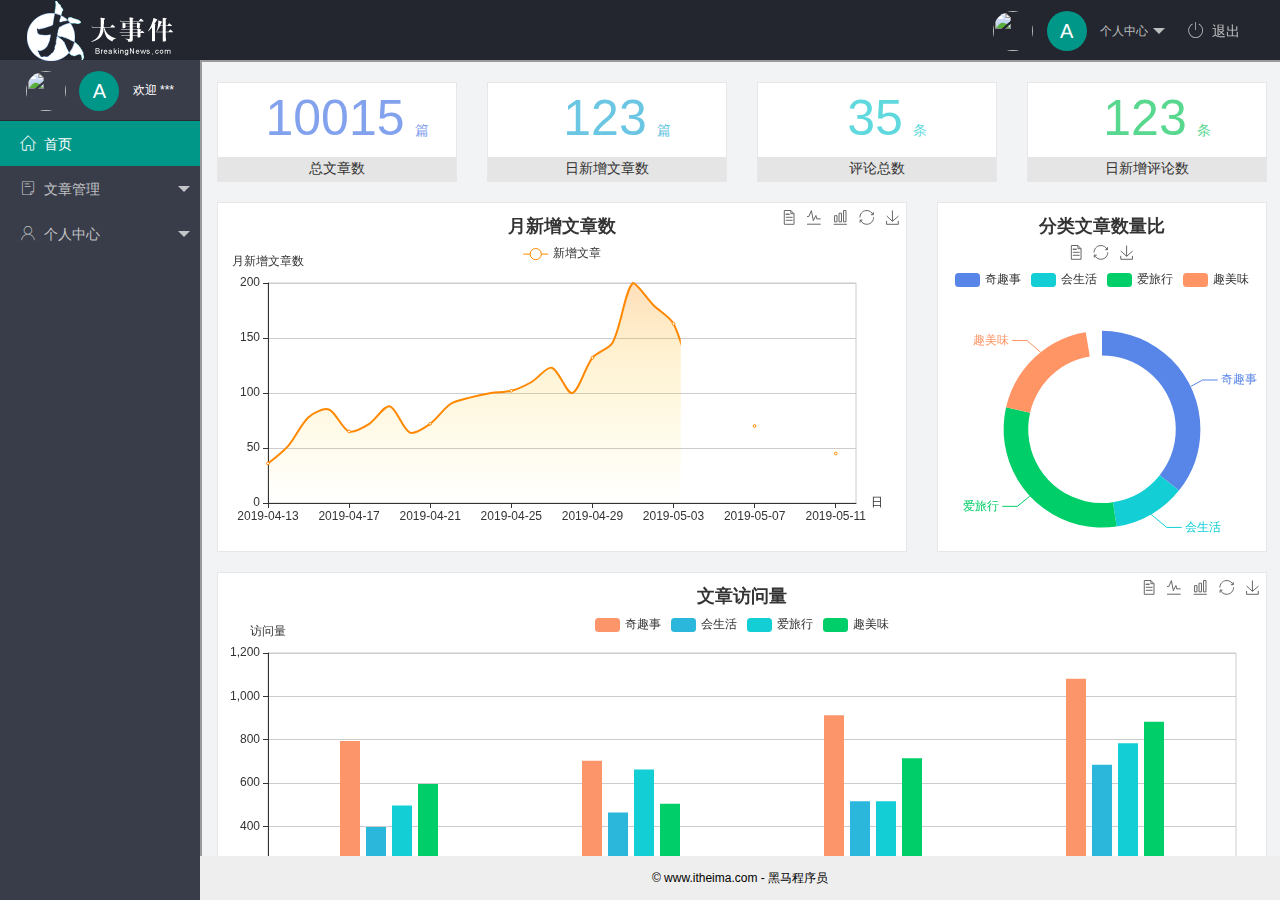
==== commit c14e689c: "完成个人中心功能" ====
--- a/index.html
+++ b/index.html
@@ -26,9 +26,21 @@
                             个人中心
                         </a>
                         <dl class="layui-nav-child">
-                            <dd><a href="">基本资料</a></dd>
-                            <dd><a href="">更换头像</a></dd>
-                            <dd><a href="">更换密码</a></dd>
+                            <dd>
+                                <a href="/user/user_info.html" target="fm"
+                                    >基本资料</a
+                                >
+                            </dd>
+                            <dd>
+                                <a href="/user/user_avatar.html" target="fm"
+                                    >更换头像</a
+                                >
+                            </dd>
+                            <dd>
+                                <a href="/user/user_pwd.html" target="fm"
+                                    >更换密码</a
+                                >
+                            </dd>
                         </dl>
                     </li>
                     <li class="layui-nav-item">
@@ -90,7 +102,7 @@
                             >
                             <dl class="layui-nav-child">
                                 <dd>
-                                    <a href="javascript:;"
+                                    <a href="/user/user_info.html" target="fm"
                                         ><i
                                             class="layui-icon layui-icon-app"
                                         ></i
@@ -98,7 +110,7 @@
                                     >
                                 </dd>
                                 <dd>
-                                    <a href="javascript:;"
+                                    <a href="/user/user_avatar.html" target="fm"
                                         ><i
                                             class="layui-icon layui-icon-app"
                                         ></i
@@ -106,7 +118,7 @@
                                     >
                                 </dd>
                                 <dd>
-                                    <a href="javascript:;"
+                                    <a href="/user/user_pwd.html" target="fm"
                                         ><i
                                             class="layui-icon layui-icon-app"
                                         ></i
